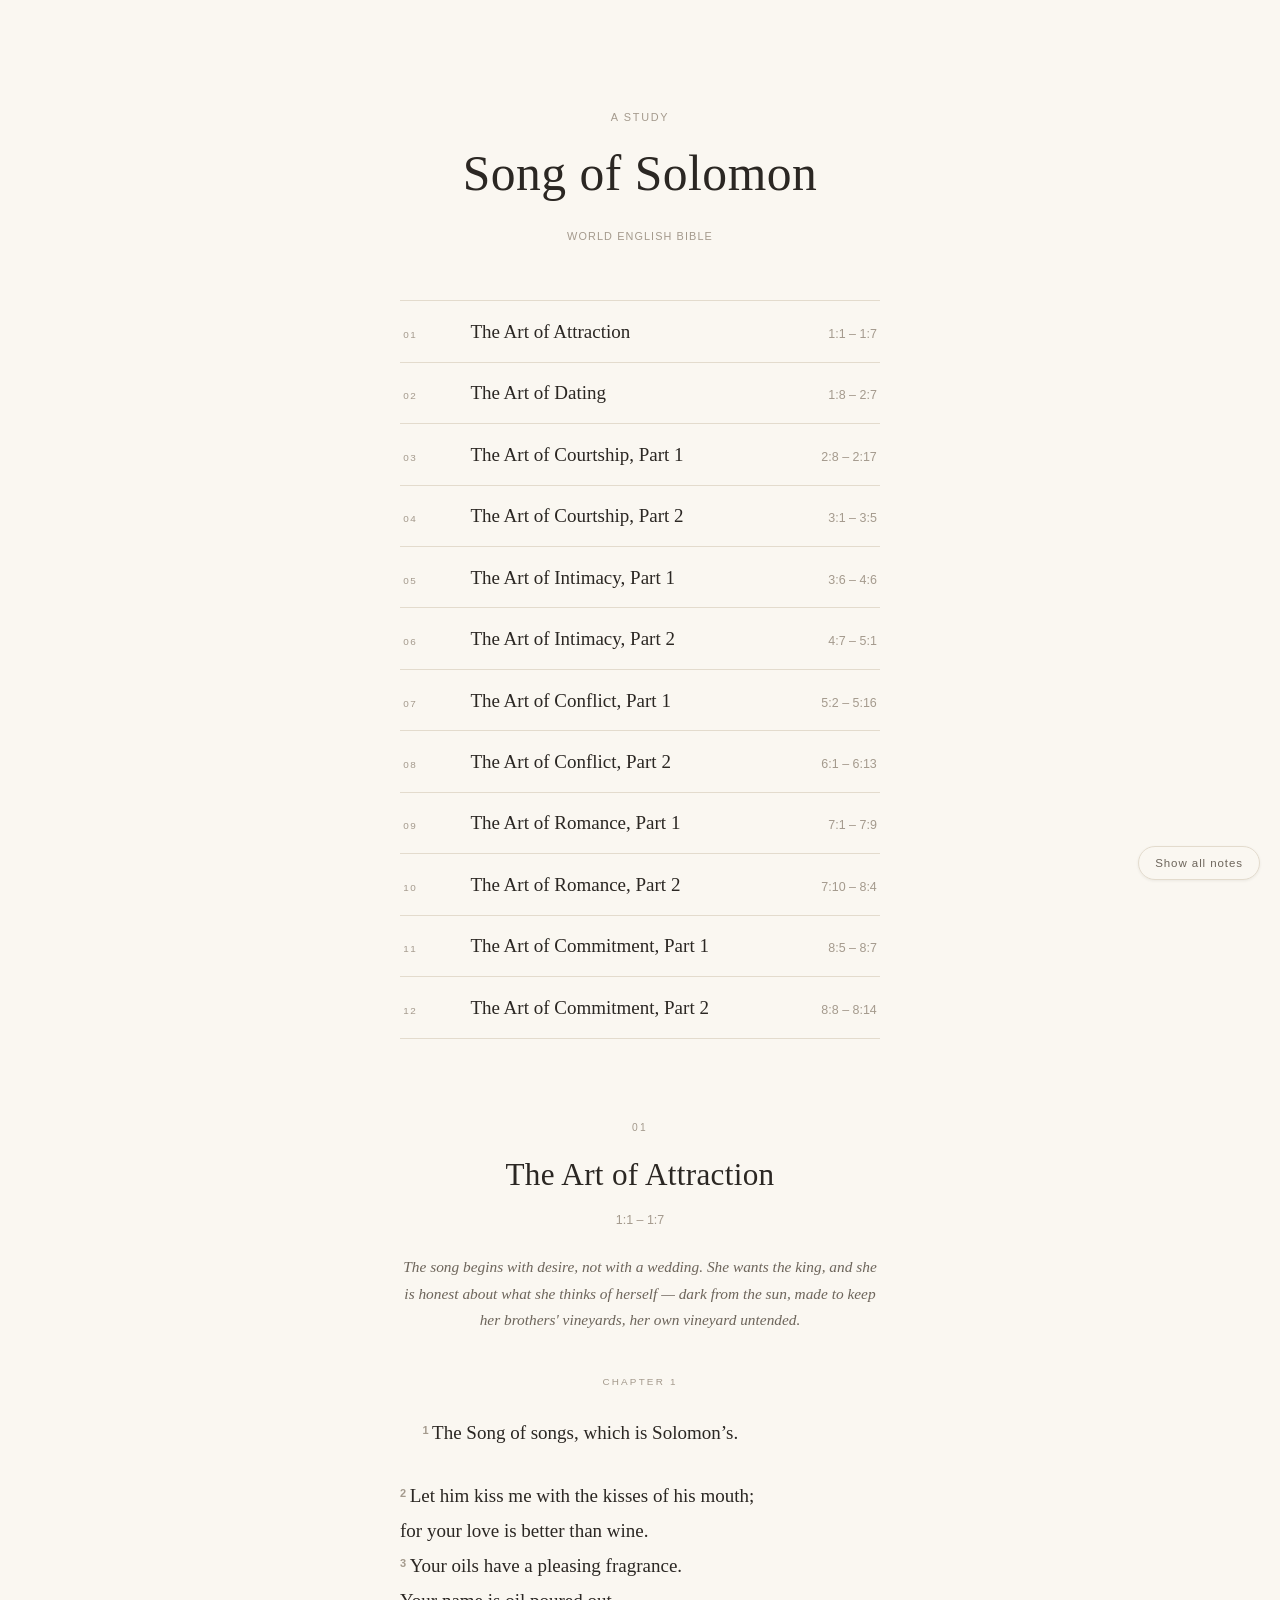
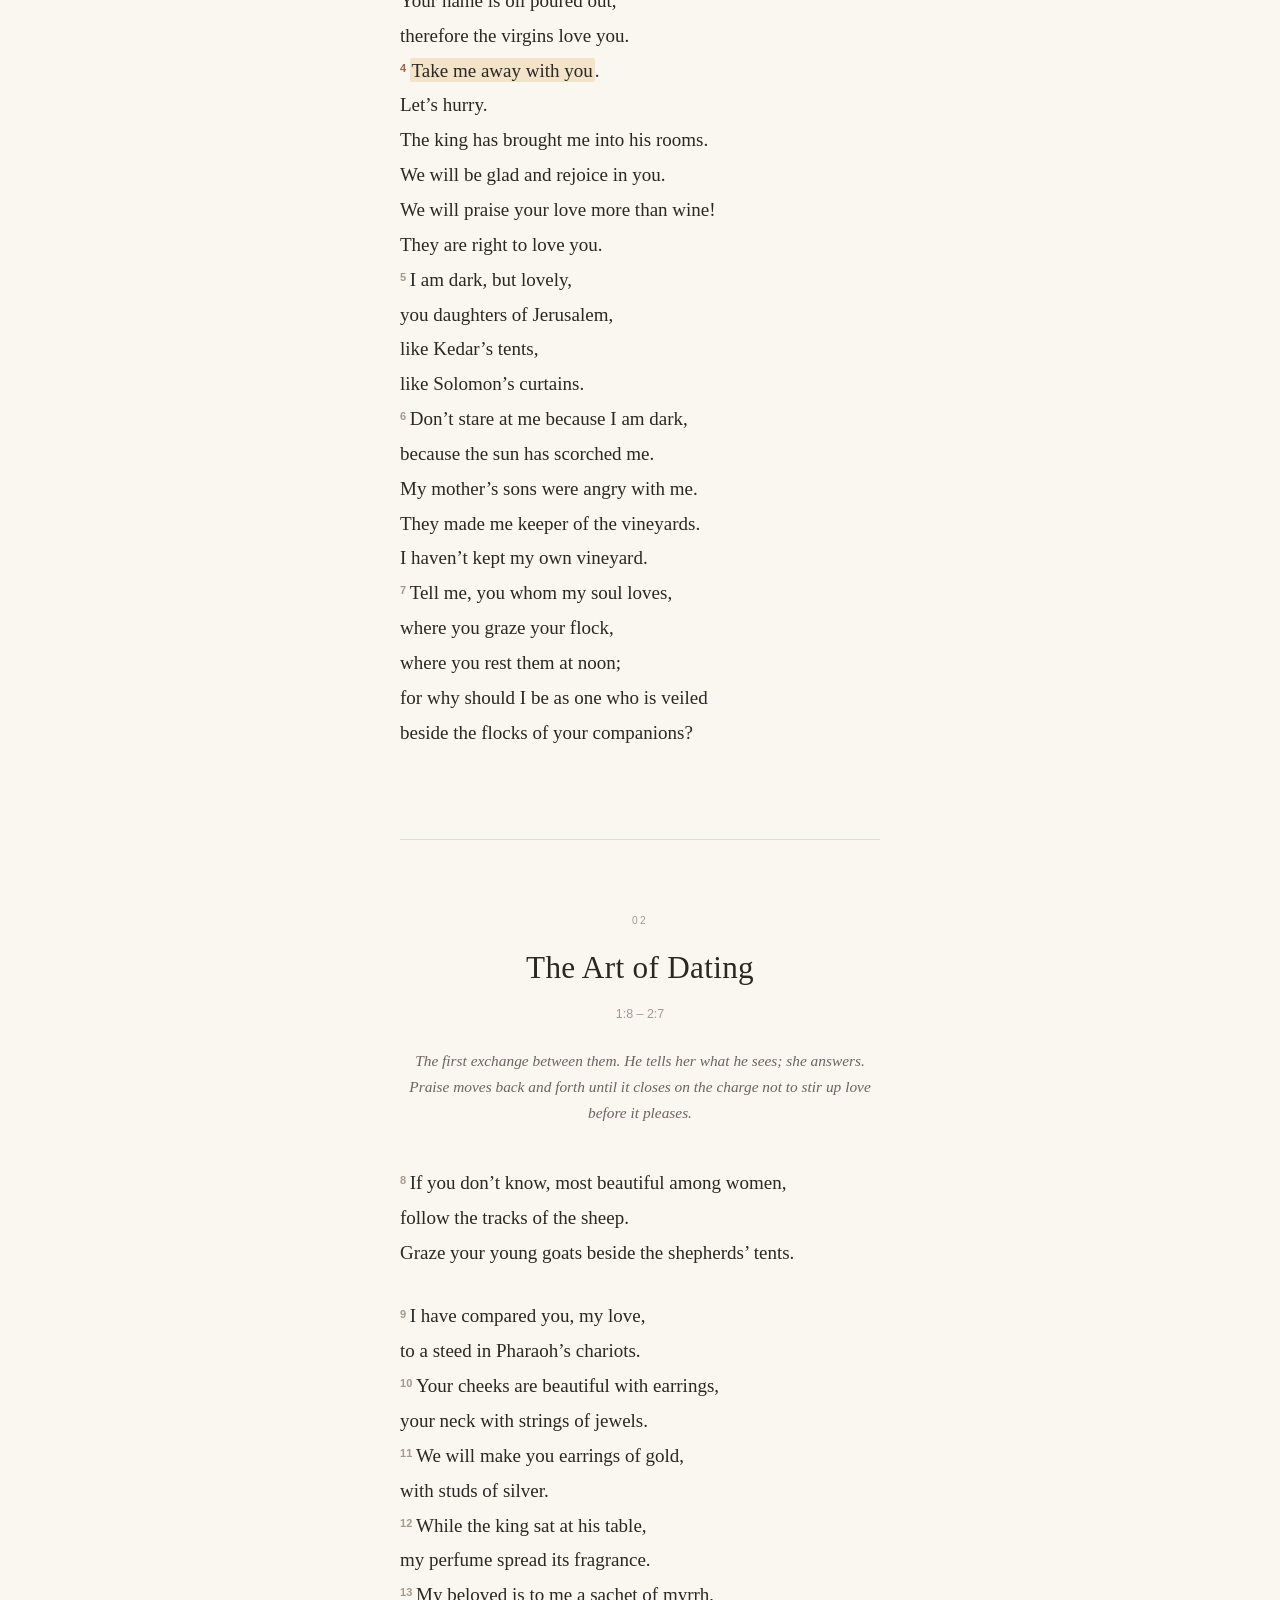
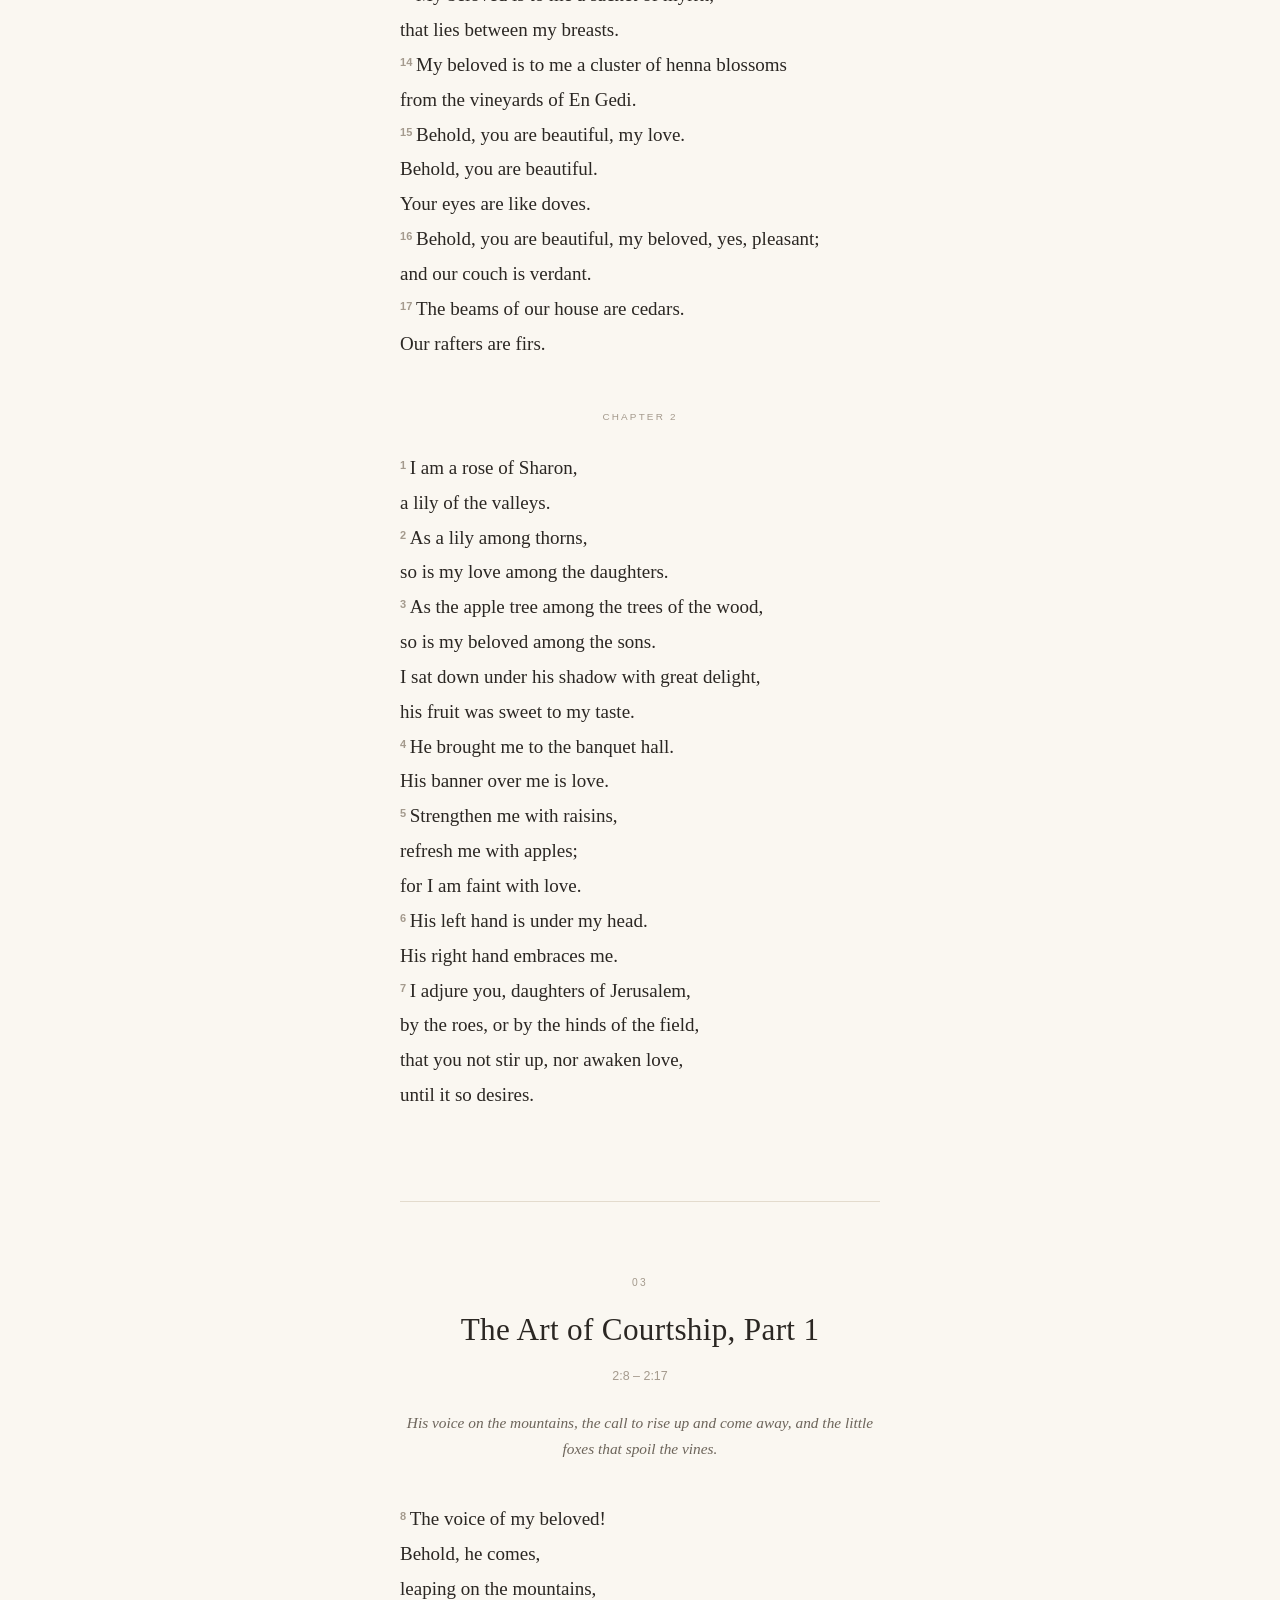
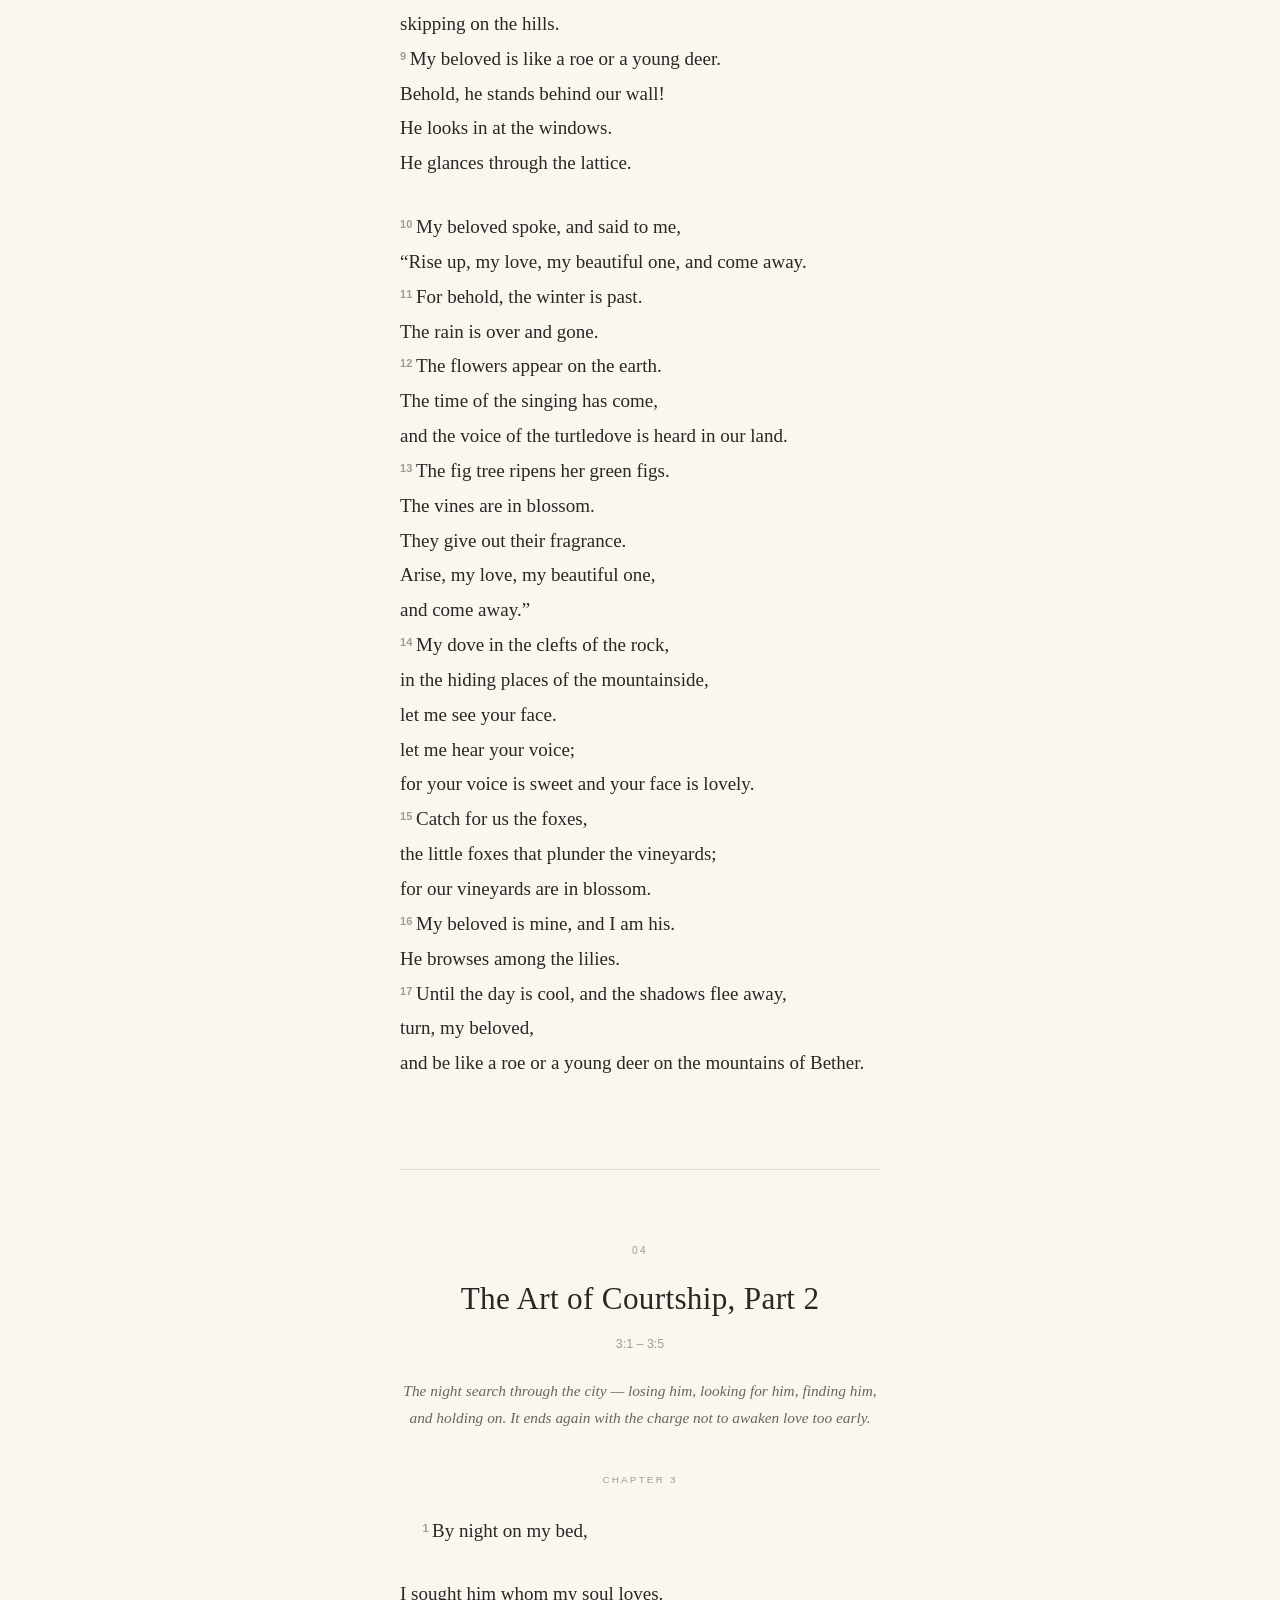
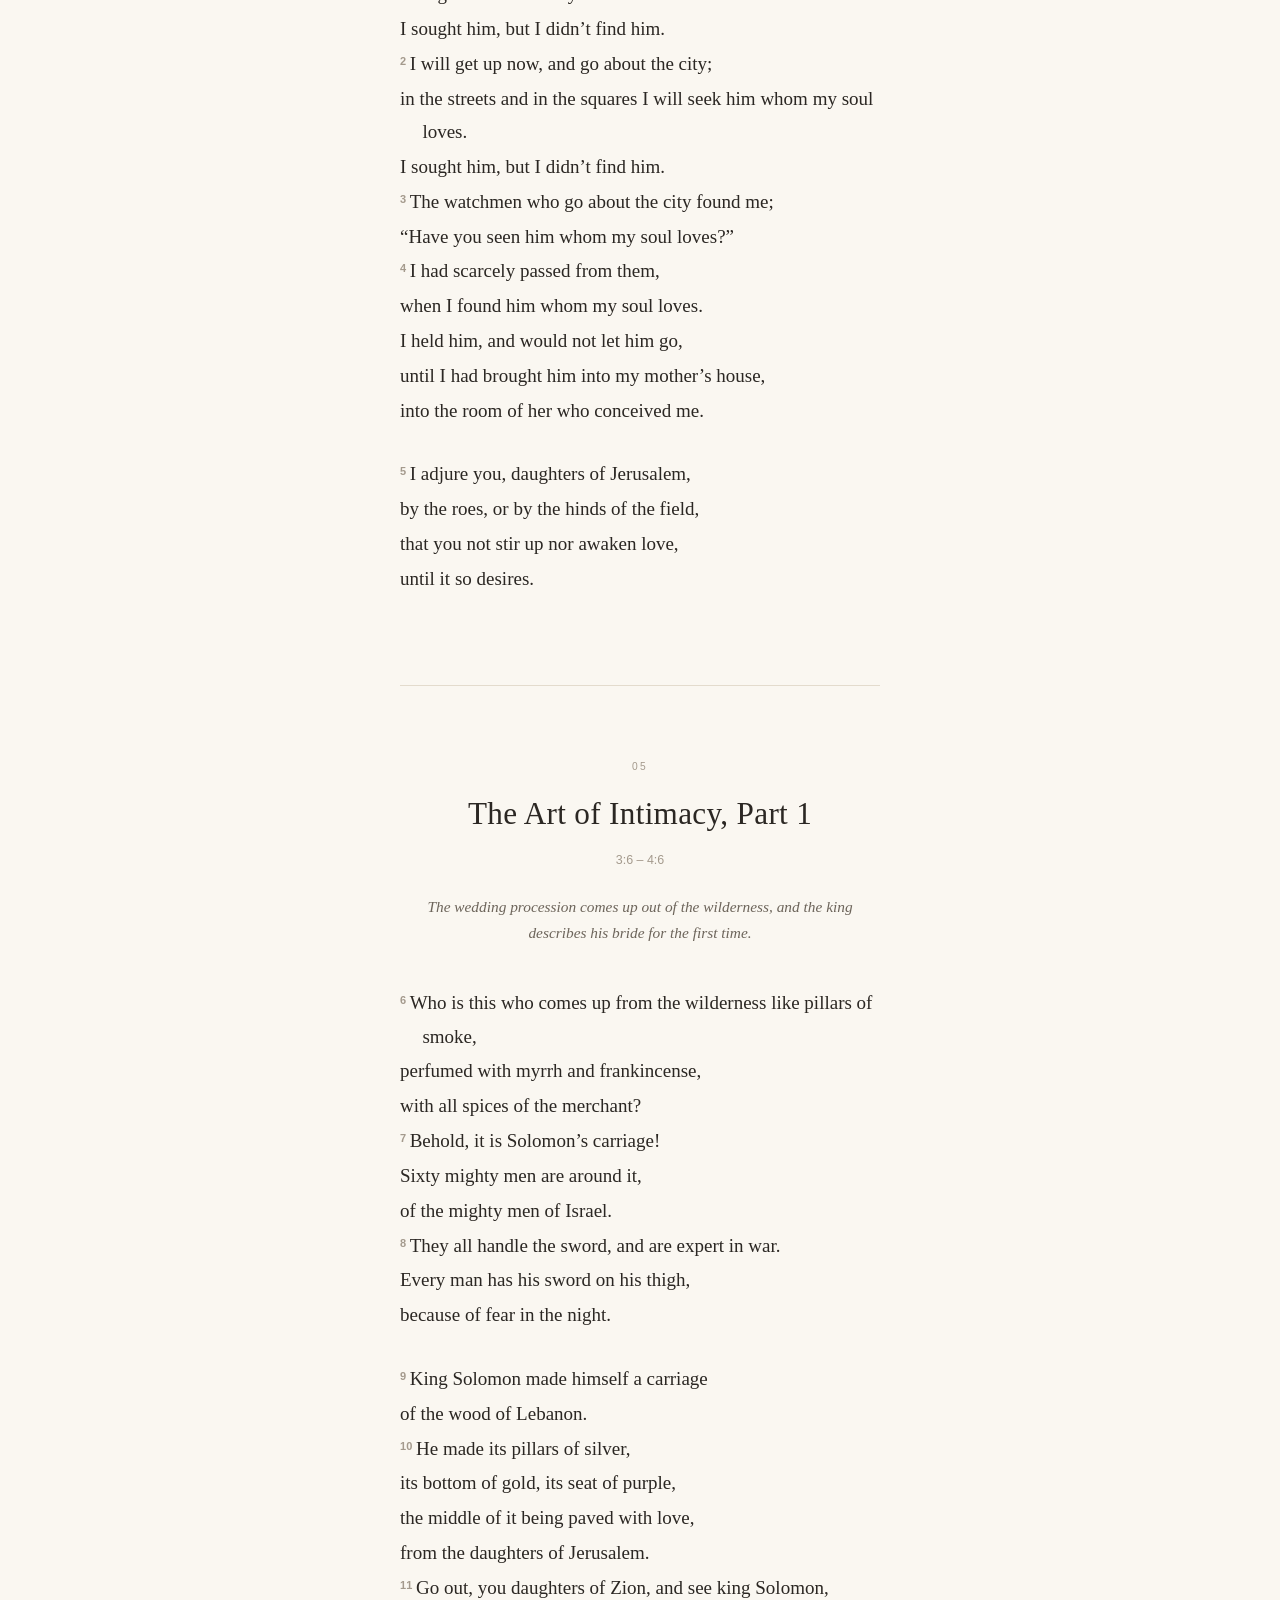
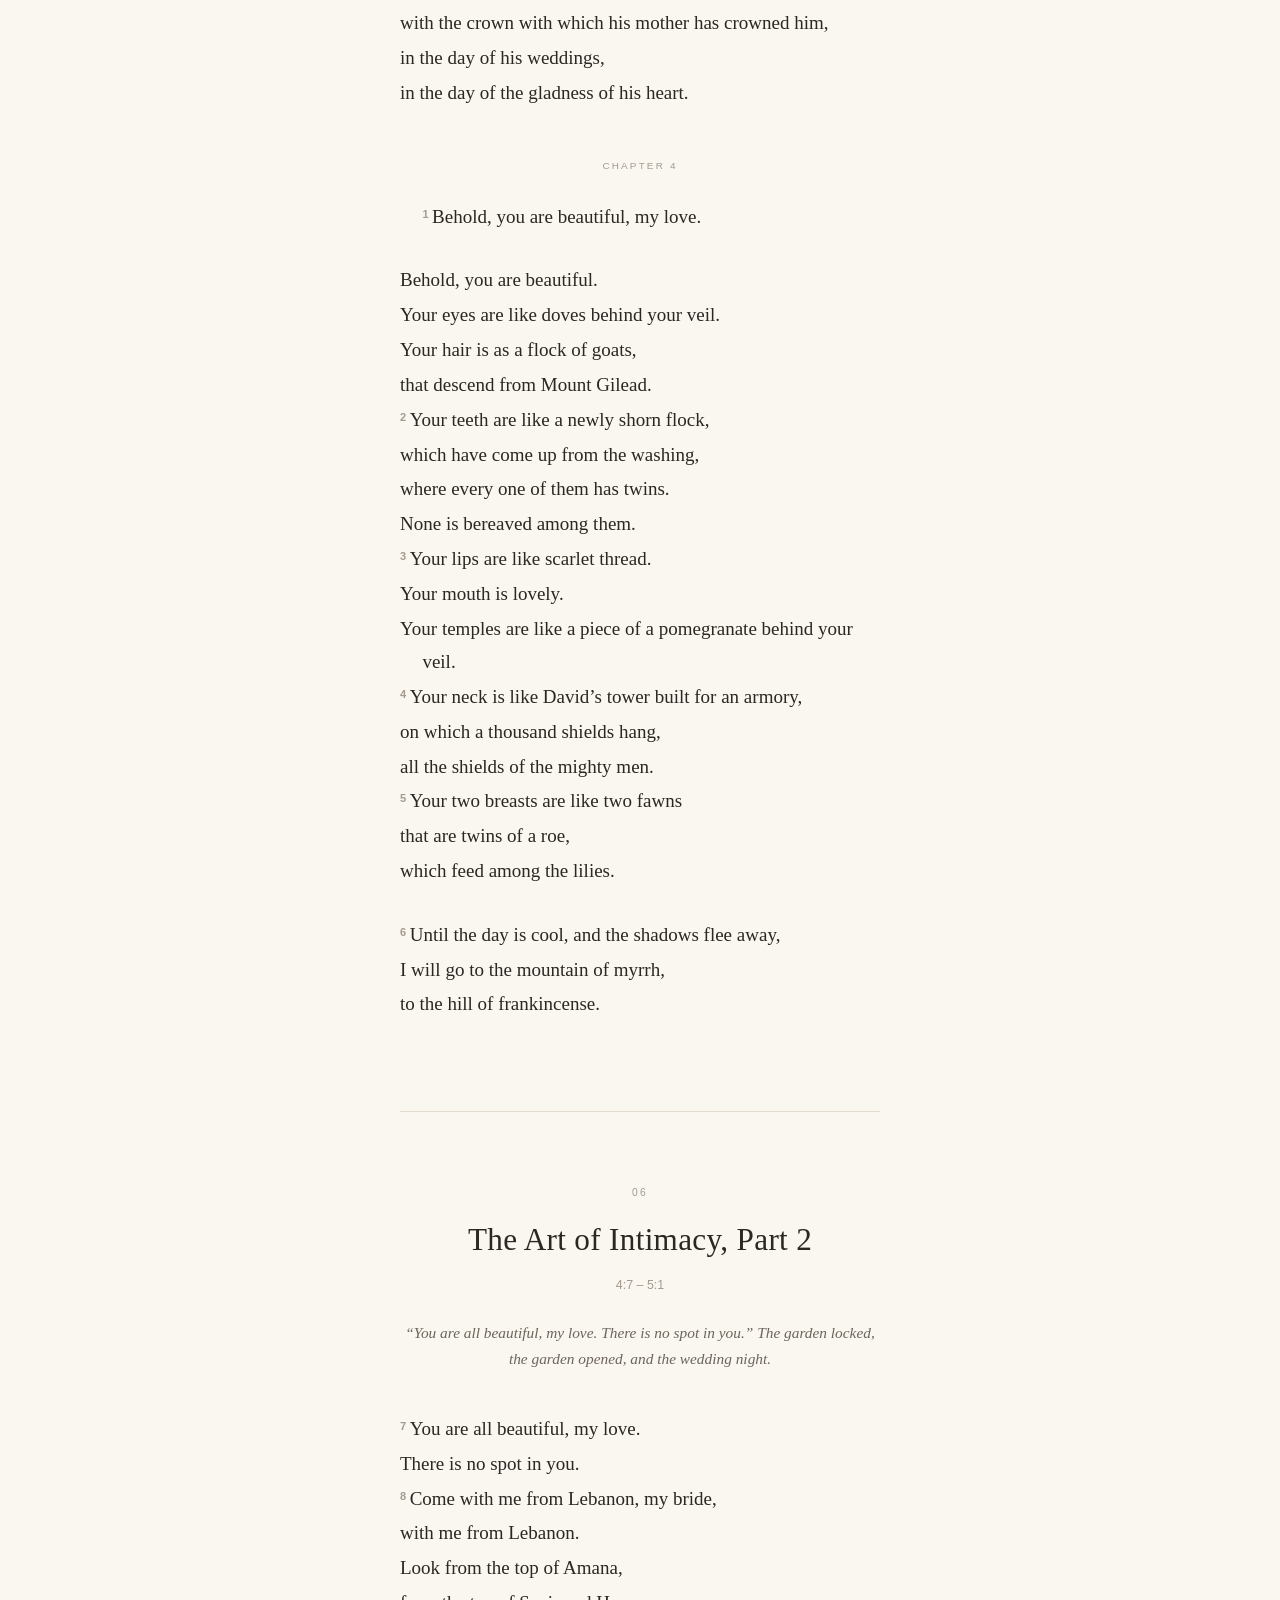
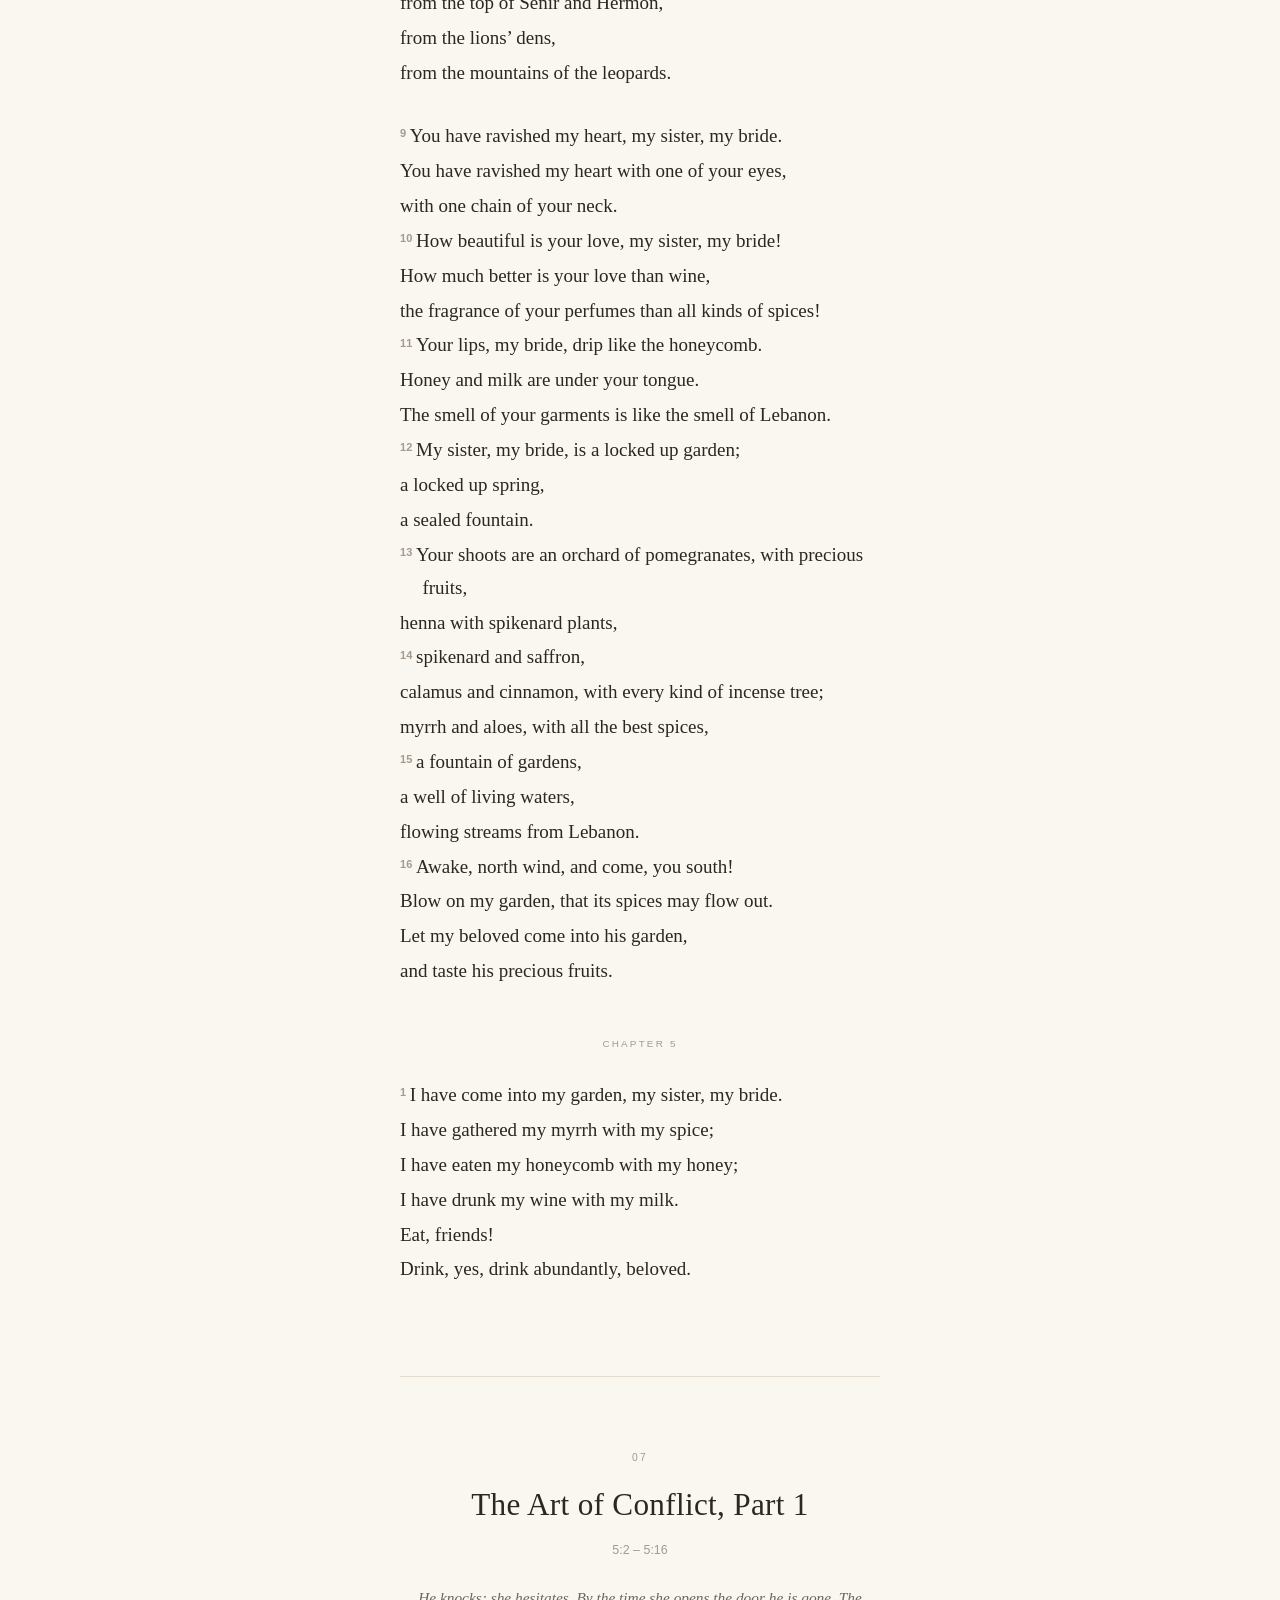
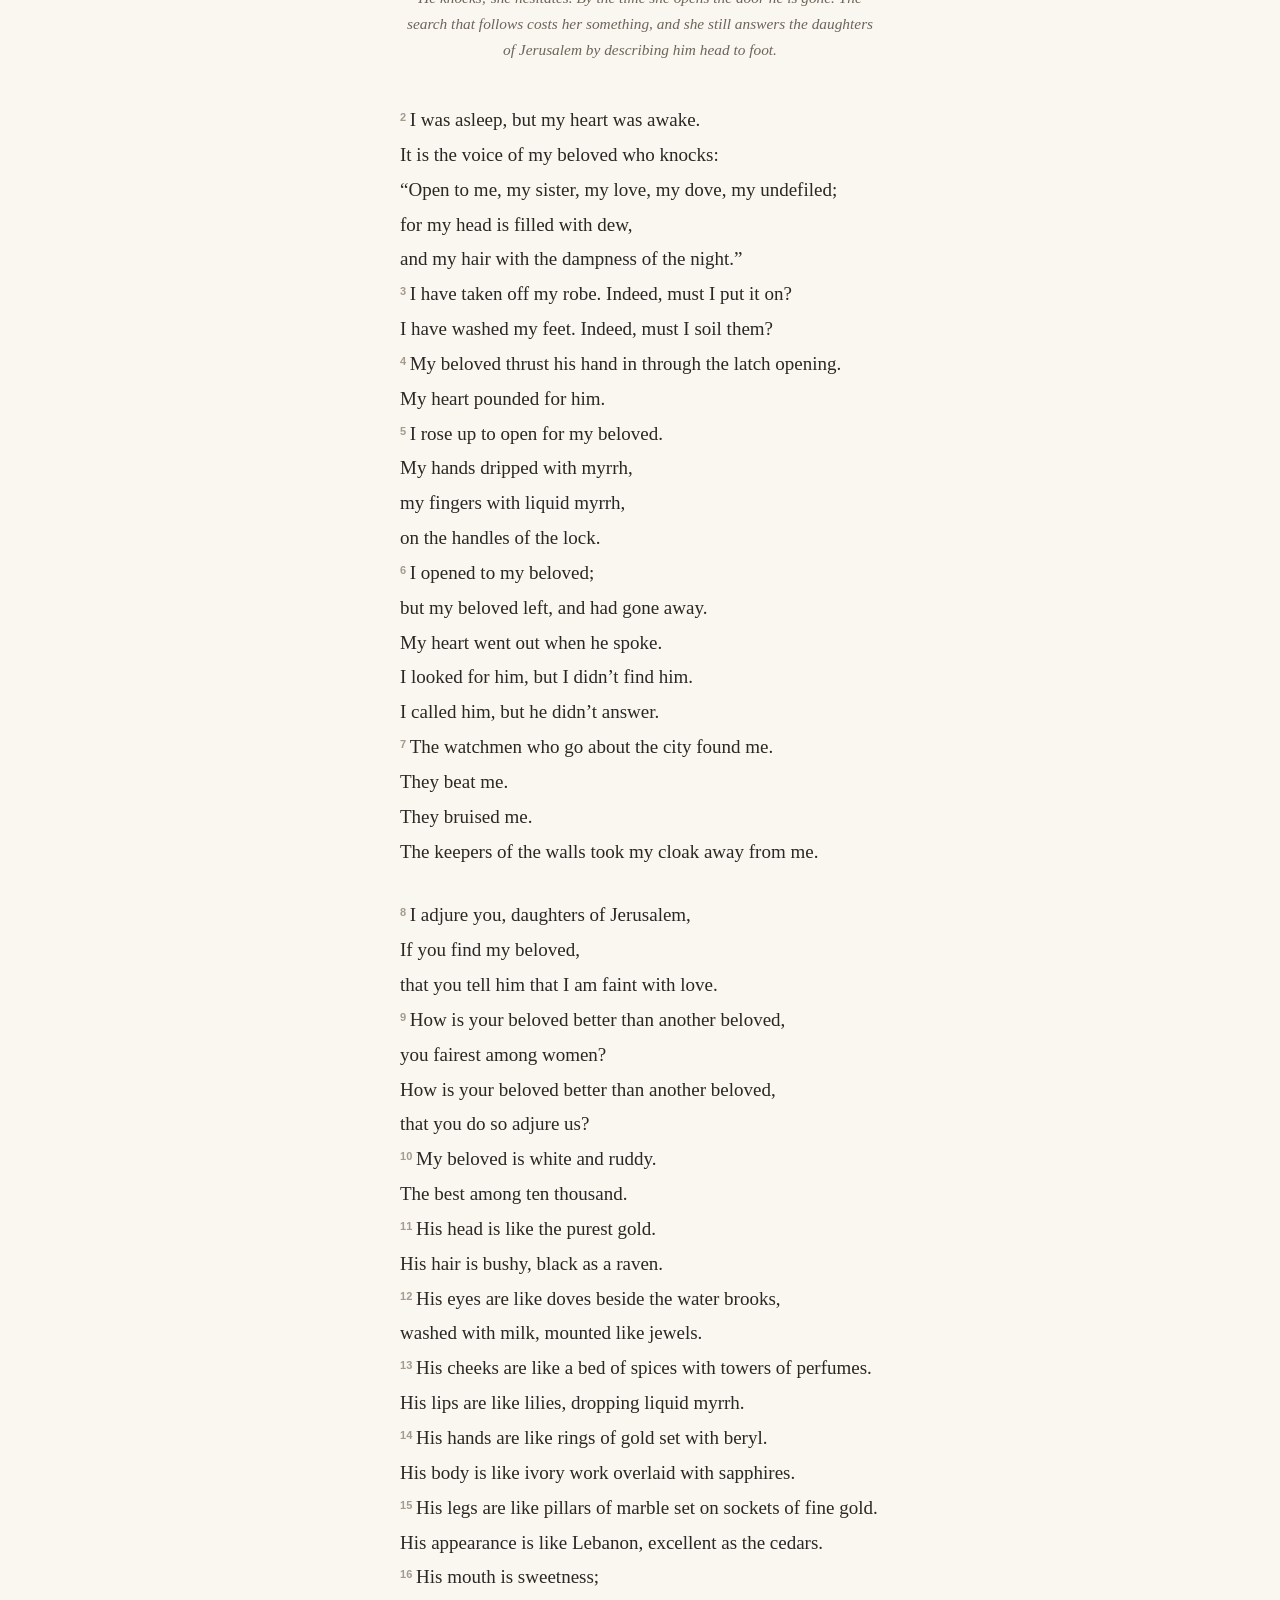
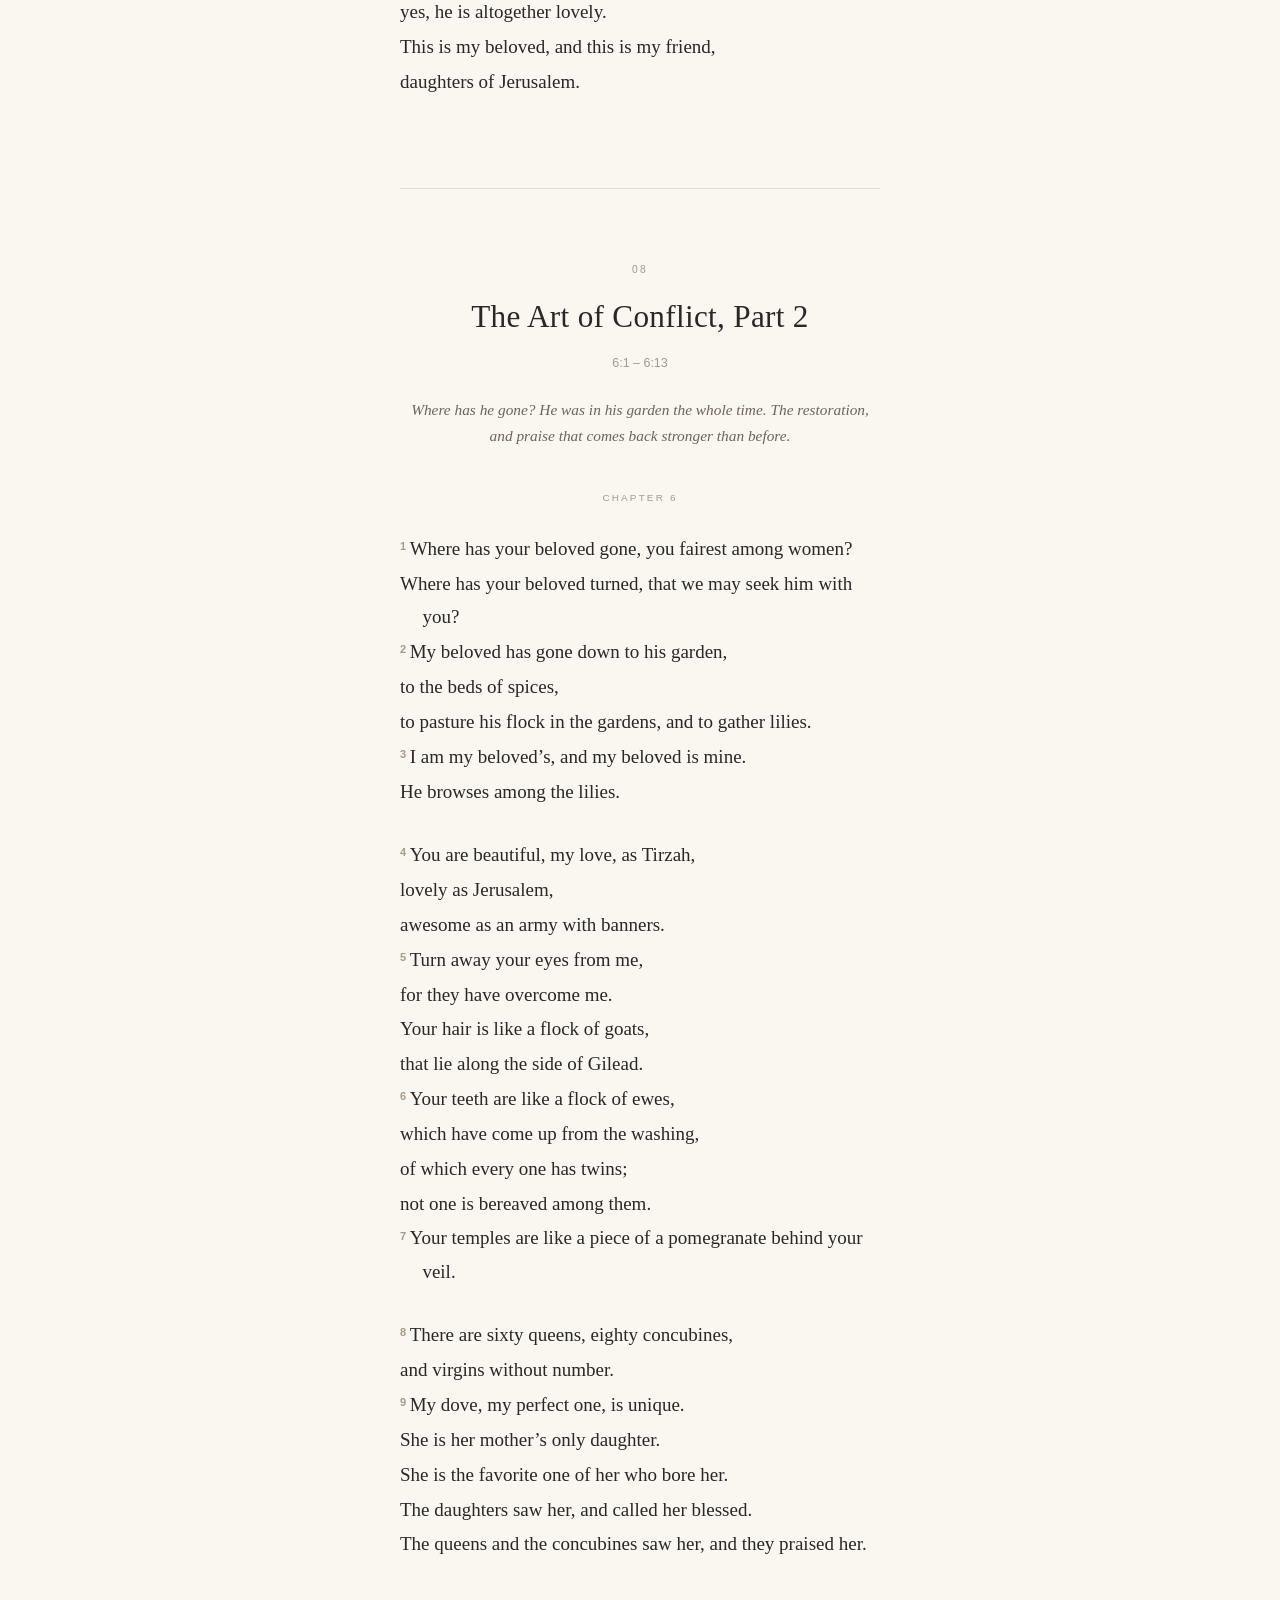
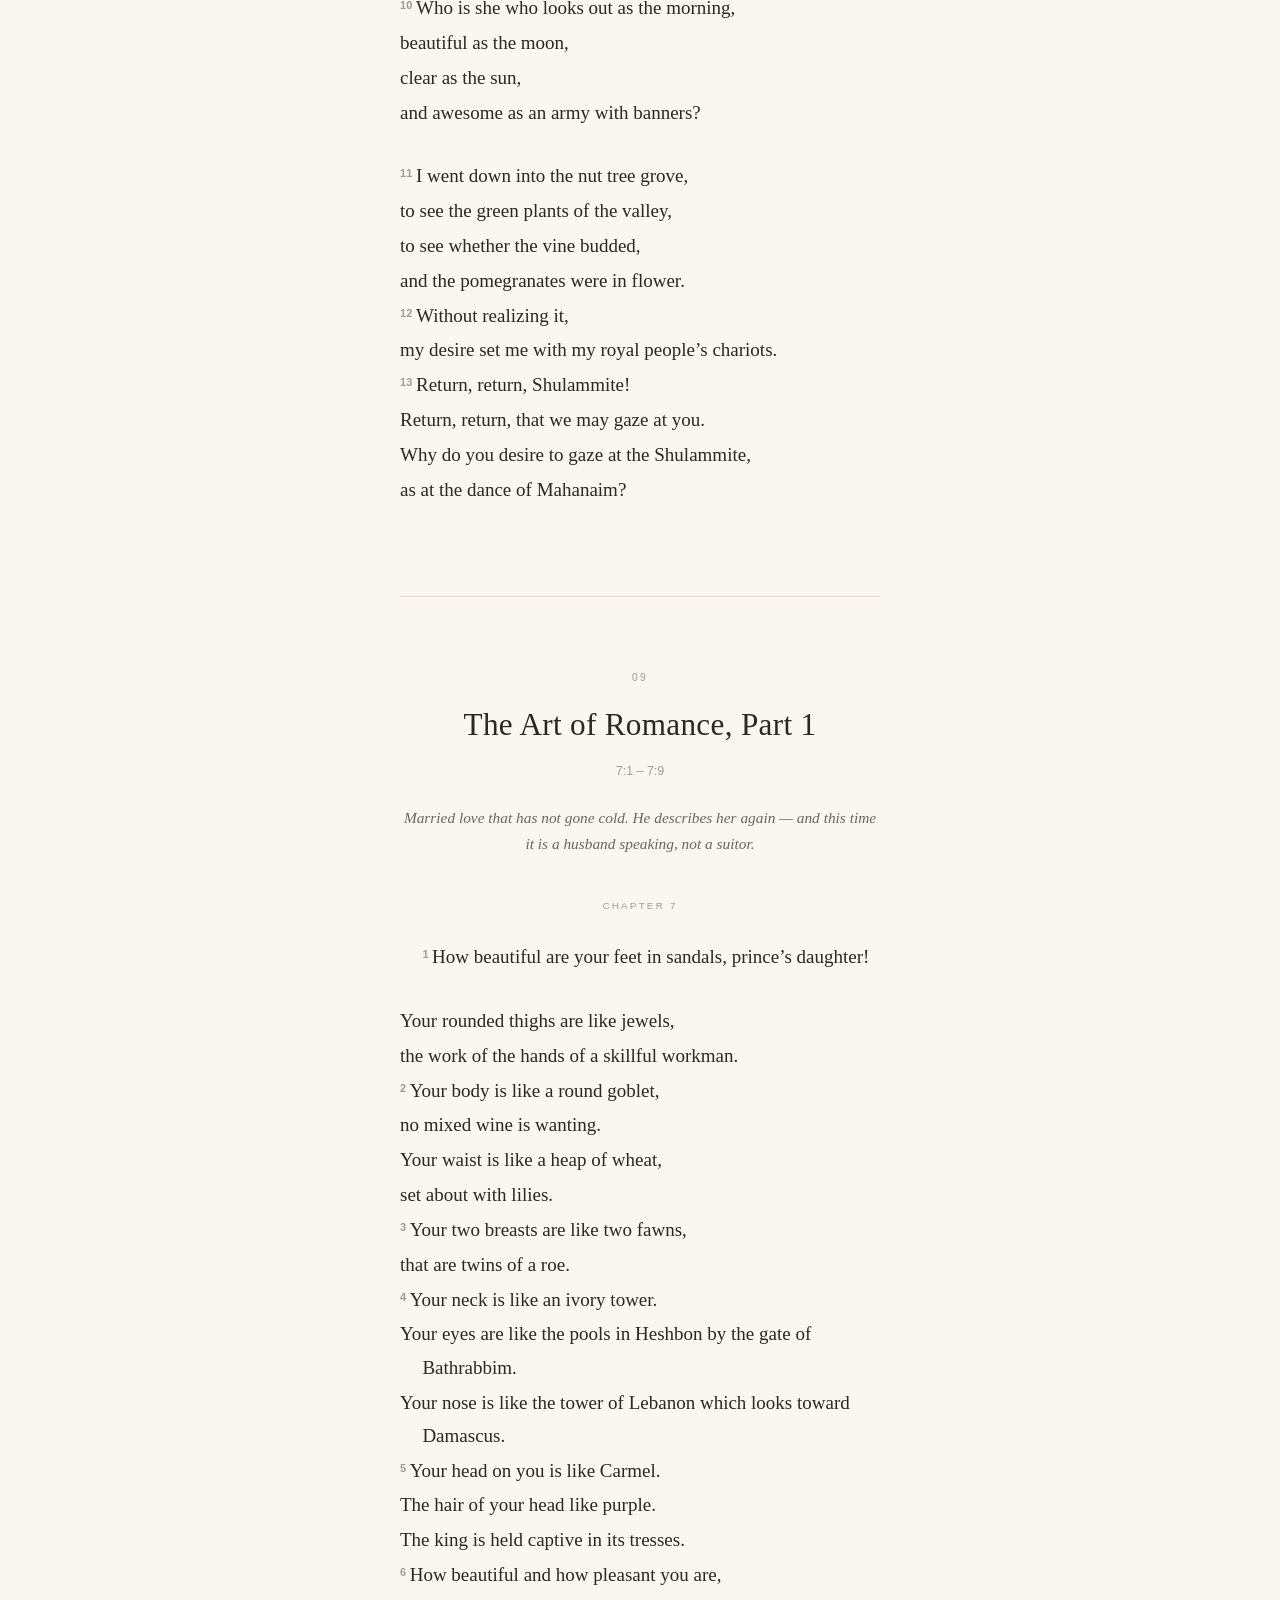
==== index.html @ 6e29a062 "Song of Solomon study page" ====
<!DOCTYPE html>
<html lang="en">
  <head>
    <meta charset="utf-8" />
    <meta name="viewport" content="width=device-width, initial-scale=1" />
    <title>Song of Solomon — A Study</title>
    <meta
      name="description"
      content="The Song of Solomon in full, divided into sections, with teaching notes from the video series."
    />
    <link rel="stylesheet" href="assets/style.css" />
  </head>
  <body>
    <header class="masthead">
      <p class="kicker">A Study</p>
      <h1>Song of Solomon</h1>
      <p class="credit">World English Bible</p>
    </header>

    <nav class="contents" aria-label="Sections">
      <ol id="contents-list"></ol>
    </nav>

    <main class="scripture" id="scripture"></main>

    <footer class="colophon">
      <p>
        Following Tommy Nelson’s twelve-part study of the Song of Solomon.
      </p>
      <p>
        Scripture from the World English Bible, which is in the public domain.
      </p>
    </footer>

    <button class="notes-toggle" id="notes-toggle" type="button">
      Show all notes
    </button>

    <script src="data/scripture.js"></script>
    <script src="data/study.js"></script>
    <script src="assets/app.js"></script>
  </body>
</html>
---- assets/style.css ----
/* Song of Solomon — a reading page.
   The scripture is the page. Everything else stays out of its way. */

:root {
  --paper: #faf7f1;
  --paper-sunk: #f4efe6;
  --ink: #2b2723;
  --ink-soft: #6d655b;
  --ink-faint: #a49a8d;
  --rule: #e3dbcd;
  --accent: #a3653f;
  --highlight: #f2e3c9;
  --highlight-strong: #ecd7ae;
  --measure: 33rem;
  --serif: "Iowan Old Style", "Palatino Linotype", Palatino, "Book Antiqua",
    Georgia, "Times New Roman", serif;
  --sans: ui-sans-serif, -apple-system, "Segoe UI", Roboto, Helvetica, Arial,
    sans-serif;
}

* {
  box-sizing: border-box;
}

html {
  -webkit-text-size-adjust: 100%;
}

body {
  margin: 0;
  background: var(--paper);
  color: var(--ink);
  font-family: var(--serif);
  font-size: 19px;
  line-height: 1.75;
  text-rendering: optimizeLegibility;
  -webkit-font-smoothing: antialiased;
}

/* ---------------------------------------------------------------- masthead */

.masthead {
  padding: clamp(3.5rem, 12vh, 7rem) 1.5rem clamp(2rem, 6vh, 3.5rem);
  text-align: center;
}

.masthead h1 {
  margin: 0;
  font-size: clamp(2.1rem, 6vw, 3.1rem);
  font-weight: 400;
  letter-spacing: 0.01em;
  line-height: 1.15;
}

.masthead .kicker,
.masthead .credit {
  font-family: var(--sans);
  color: var(--ink-faint);
  letter-spacing: 0.16em;
  text-transform: uppercase;
  font-size: 0.68rem;
}

.masthead .kicker {
  margin: 0 0 1.1rem;
}

.masthead .credit {
  margin: 1.6rem 0 0;
  letter-spacing: 0.1em;
}

/* ------------------------------------------------------------------ contents */

.contents {
  max-width: var(--measure);
  margin: 0 auto;
  padding: 0 1.5rem clamp(3rem, 9vh, 5rem);
}

.contents ol {
  list-style: none;
  margin: 0;
  padding: 0;
  border-top: 1px solid var(--rule);
}

.contents li {
  border-bottom: 1px solid var(--rule);
}

.contents a {
  display: flex;
  gap: 1rem;
  align-items: baseline;
  padding: 0.85rem 0.2rem;
  color: inherit;
  text-decoration: none;
  transition: color 0.15s ease;
}

.contents a:hover,
.contents a:focus-visible {
  color: var(--accent);
}

.contents .num {
  font-family: var(--sans);
  font-size: 0.62rem;
  letter-spacing: 0.16em;
  text-transform: uppercase;
  color: var(--ink-faint);
  flex: 0 0 3.2rem;
}

.contents .name {
  flex: 1;
}

.contents .ref {
  font-family: var(--sans);
  font-size: 0.78rem;
  color: var(--ink-faint);
  font-variant-numeric: tabular-nums;
}

/* --------------------------------------------------------------------- text */

.scripture {
  max-width: var(--measure);
  margin: 0 auto;
  padding: 0 1.5rem clamp(5rem, 18vh, 10rem);
}

/* Section opener */

.section-head {
  margin: clamp(3.5rem, 10vh, 6rem) 0 2.5rem;
  padding-top: clamp(3rem, 8vh, 4.5rem);
  border-top: 1px solid var(--rule);
  text-align: center;
}

.scripture > .section-head:first-child {
  border-top: 0;
  margin-top: 0;
  padding-top: 0;
}

.section-head .num {
  font-family: var(--sans);
  font-size: 0.64rem;
  letter-spacing: 0.22em;
  text-transform: uppercase;
  color: var(--ink-faint);
}

.section-head h2 {
  margin: 0.7rem 0 0;
  font-size: clamp(1.5rem, 4.5vw, 1.95rem);
  font-weight: 400;
  letter-spacing: 0.01em;
}

.section-head .ref {
  margin: 0.5rem 0 0;
  font-family: var(--sans);
  font-size: 0.78rem;
  color: var(--ink-faint);
  font-variant-numeric: tabular-nums;
}

.section-head .summary {
  margin: 1.4rem 0 0;
  font-size: 0.96rem;
  line-height: 1.7;
  color: var(--ink-soft);
  font-style: italic;
}

/* The episode's main points, sitting under the section opener */

.main-points {
  margin: 2rem 0 0;
  padding: 1.4rem 1.5rem;
  background: var(--paper-sunk);
  border-left: 2px solid var(--accent);
  text-align: left;
}

.main-points h3 {
  margin: 0 0 0.9rem;
  font-family: var(--sans);
  font-size: 0.64rem;
  font-weight: 600;
  letter-spacing: 0.18em;
  text-transform: uppercase;
  color: var(--accent);
}

.main-points ul {
  margin: 0;
  padding-left: 1.1rem;
}

.main-points li {
  margin: 0 0 0.6rem;
  font-size: 0.93rem;
  line-height: 1.65;
  color: var(--ink-soft);
}

.main-points li:last-child {
  margin-bottom: 0;
}

.main-points .watch {
  display: inline-block;
  margin-top: 1rem;
  font-family: var(--sans);
  font-size: 0.75rem;
  letter-spacing: 0.04em;
  color: var(--accent);
}

/* Chapter marker */

.chapter-mark {
  margin: 3rem 0 1.6rem;
  text-align: center;
  font-family: var(--sans);
  font-size: 0.62rem;
  letter-spacing: 0.22em;
  text-transform: uppercase;
  color: var(--ink-faint);
}

.section-head + .chapter-mark {
  margin-top: 2.5rem;
}

/* Verses */

.block {
  margin: 0 0 1.9rem;
}

.block.prose .line {
  text-indent: 0;
}

.line {
  margin: 0;
  /* poetry: wrapped lines hang inward so the line structure still reads */
  padding-left: 1.4rem;
  text-indent: -1.4rem;
}

.line + .line {
  margin-top: 0.1rem;
}

.vnum {
  font-family: var(--sans);
  font-size: 0.58em;
  font-weight: 600;
  letter-spacing: 0.02em;
  color: var(--ink-faint);
  vertical-align: 0.45em;
  margin-right: 0.3em;
  font-variant-numeric: tabular-nums;
  user-select: none;
}

/* A verse carrying a note */

.verse.has-note {
  cursor: pointer;
}

.verse.has-note .vnum {
  color: var(--accent);
}

mark {
  background: var(--highlight);
  color: inherit;
  padding: 0.08em 0.1em;
  border-radius: 2px;
  box-decoration-break: clone;
  -webkit-box-decoration-break: clone;
}

.verse.has-note:hover mark,
.verse.open mark {
  background: #ecd7ae;
}

/* Note panel, opening inline beneath the verse */

.note {
  margin: 1.5rem 0 1.9rem;
  padding: 1.3rem 1.5rem;
  background: var(--paper-sunk);
  border: 1px solid var(--rule);
}

.note[hidden] {
  display: none;
}

.note h4 {
  margin: 0 0 0.6rem;
  font-size: 1.02rem;
  font-weight: 400;
  letter-spacing: 0.01em;
}

.note .ref {
  font-family: var(--sans);
  font-size: 0.62rem;
  letter-spacing: 0.16em;
  text-transform: uppercase;
  color: var(--accent);
  display: block;
  margin-bottom: 0.7rem;
}

.note p {
  margin: 0 0 0.8rem;
  font-size: 0.94rem;
  line-height: 1.72;
  color: var(--ink-soft);
}

.note ul {
  margin: 0;
  padding-left: 1.1rem;
}

.note li {
  margin: 0 0 0.5rem;
  font-size: 0.91rem;
  line-height: 1.65;
  color: var(--ink-soft);
}

.note li:last-child {
  margin-bottom: 0;
}

.note .source {
  display: block;
  margin-top: 1rem;
  font-family: var(--sans);
  font-size: 0.72rem;
  color: var(--ink-faint);
}

/* ------------------------------------------------------------------ chrome */

.notes-toggle {
  position: fixed;
  right: 1.25rem;
  bottom: 1.25rem;
  z-index: 10;
  font-family: var(--sans);
  font-size: 0.72rem;
  letter-spacing: 0.08em;
  padding: 0.62rem 1rem;
  color: var(--ink-soft);
  background: var(--paper);
  border: 1px solid var(--rule);
  border-radius: 999px;
  cursor: pointer;
  box-shadow: 0 1px 3px rgba(43, 39, 35, 0.07);
}

.notes-toggle:hover {
  color: var(--accent);
  border-color: var(--accent);
}

.colophon {
  max-width: var(--measure);
  margin: 0 auto;
  padding: 2.5rem 1.5rem 4rem;
  border-top: 1px solid var(--rule);
  font-family: var(--sans);
  font-size: 0.72rem;
  line-height: 1.7;
  color: var(--ink-faint);
  text-align: center;
}

/* --------------------------------------------------------------- responsive */

@media (max-width: 33rem) {
  body {
    font-size: 18px;
  }
  .notes-toggle {
    right: 0.75rem;
    bottom: 0.75rem;
  }
}

@media print {
  .notes-toggle,
  .contents {
    display: none;
  }
  body {
    background: #fff;
  }
  .note {
    break-inside: avoid;
  }
}
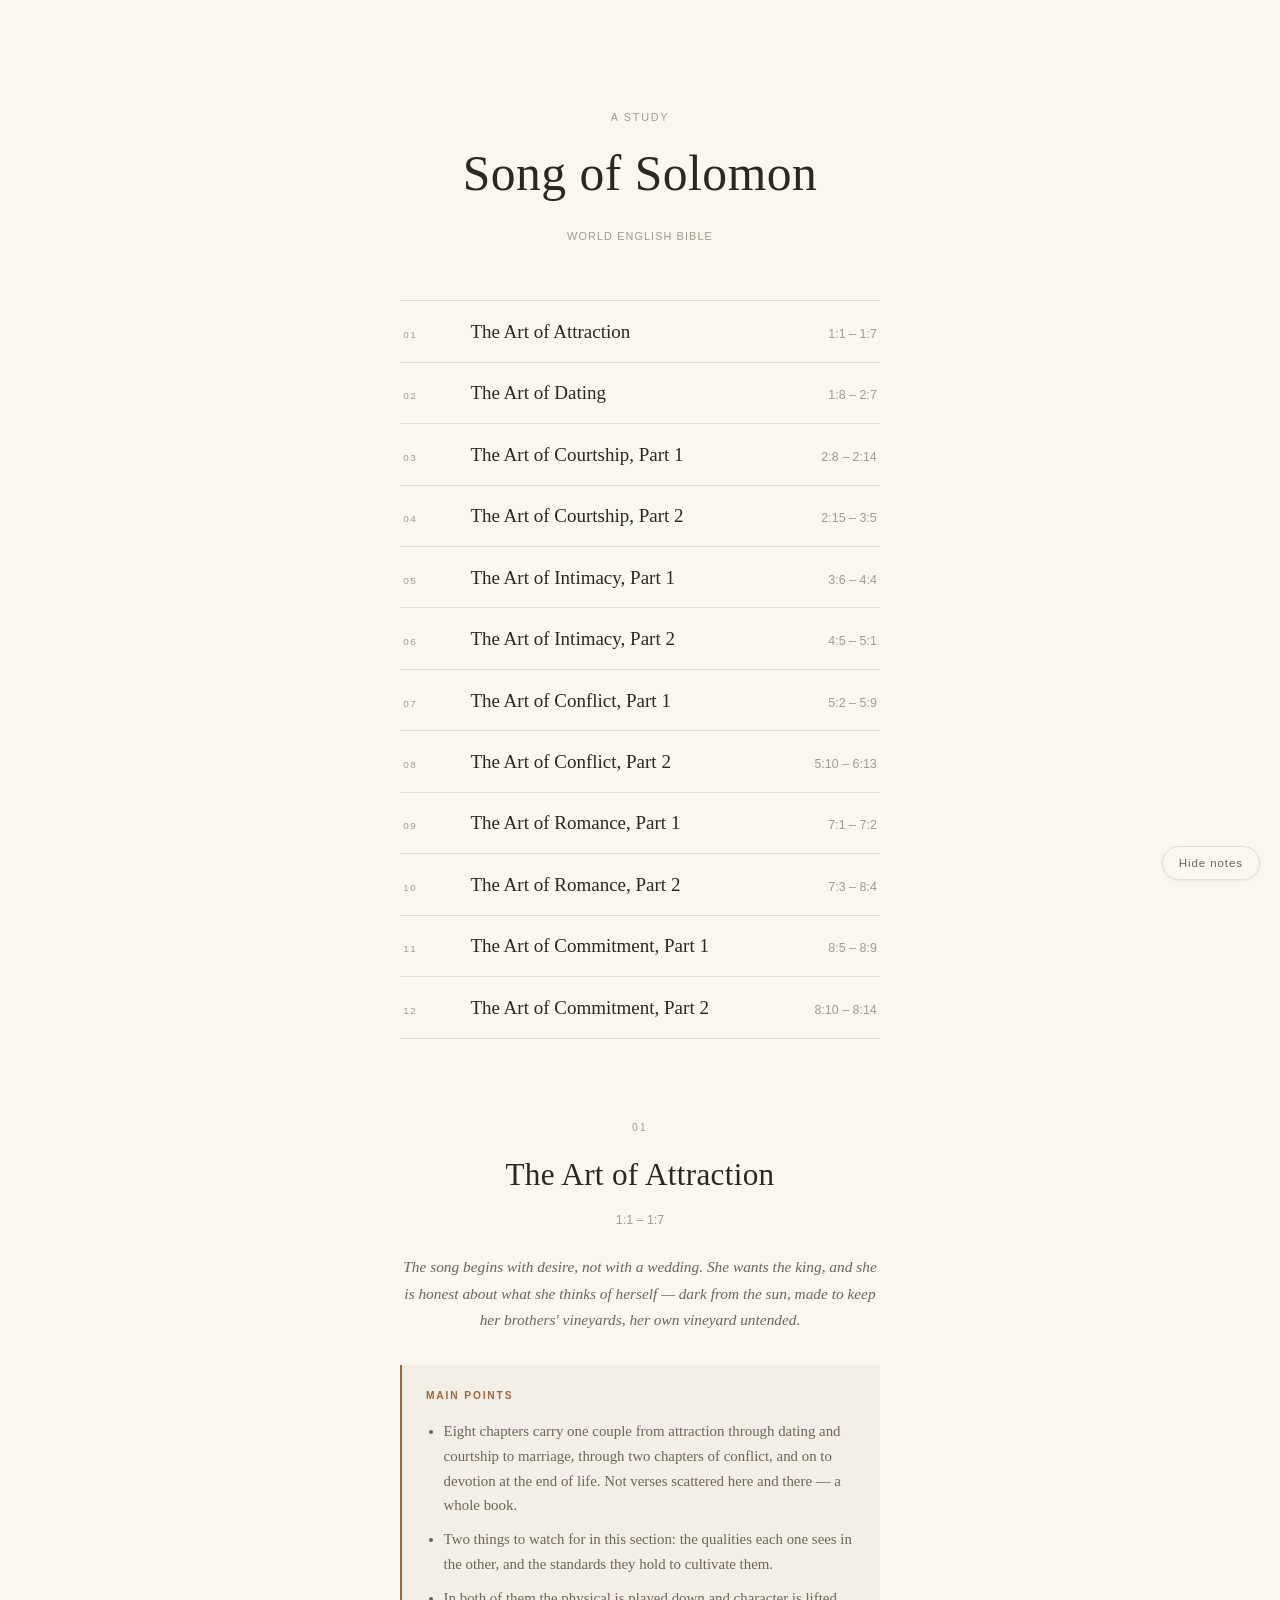
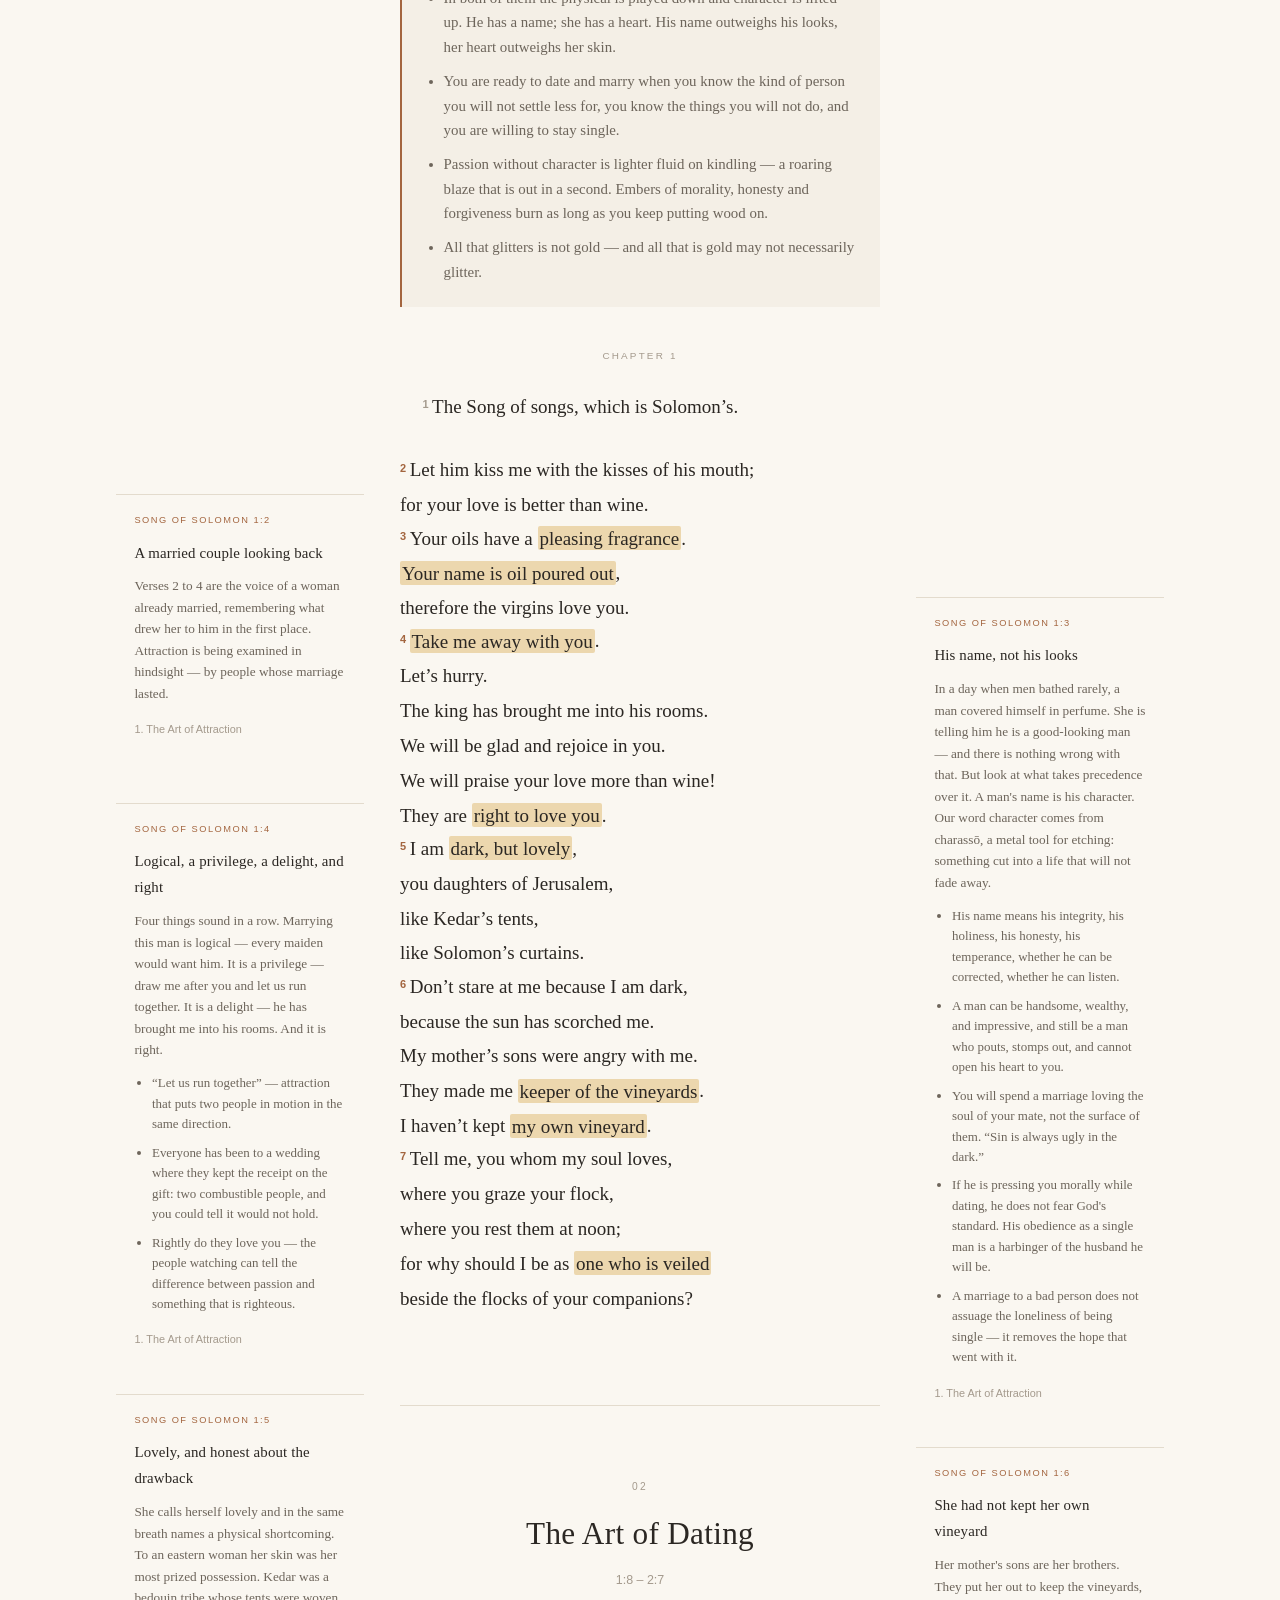
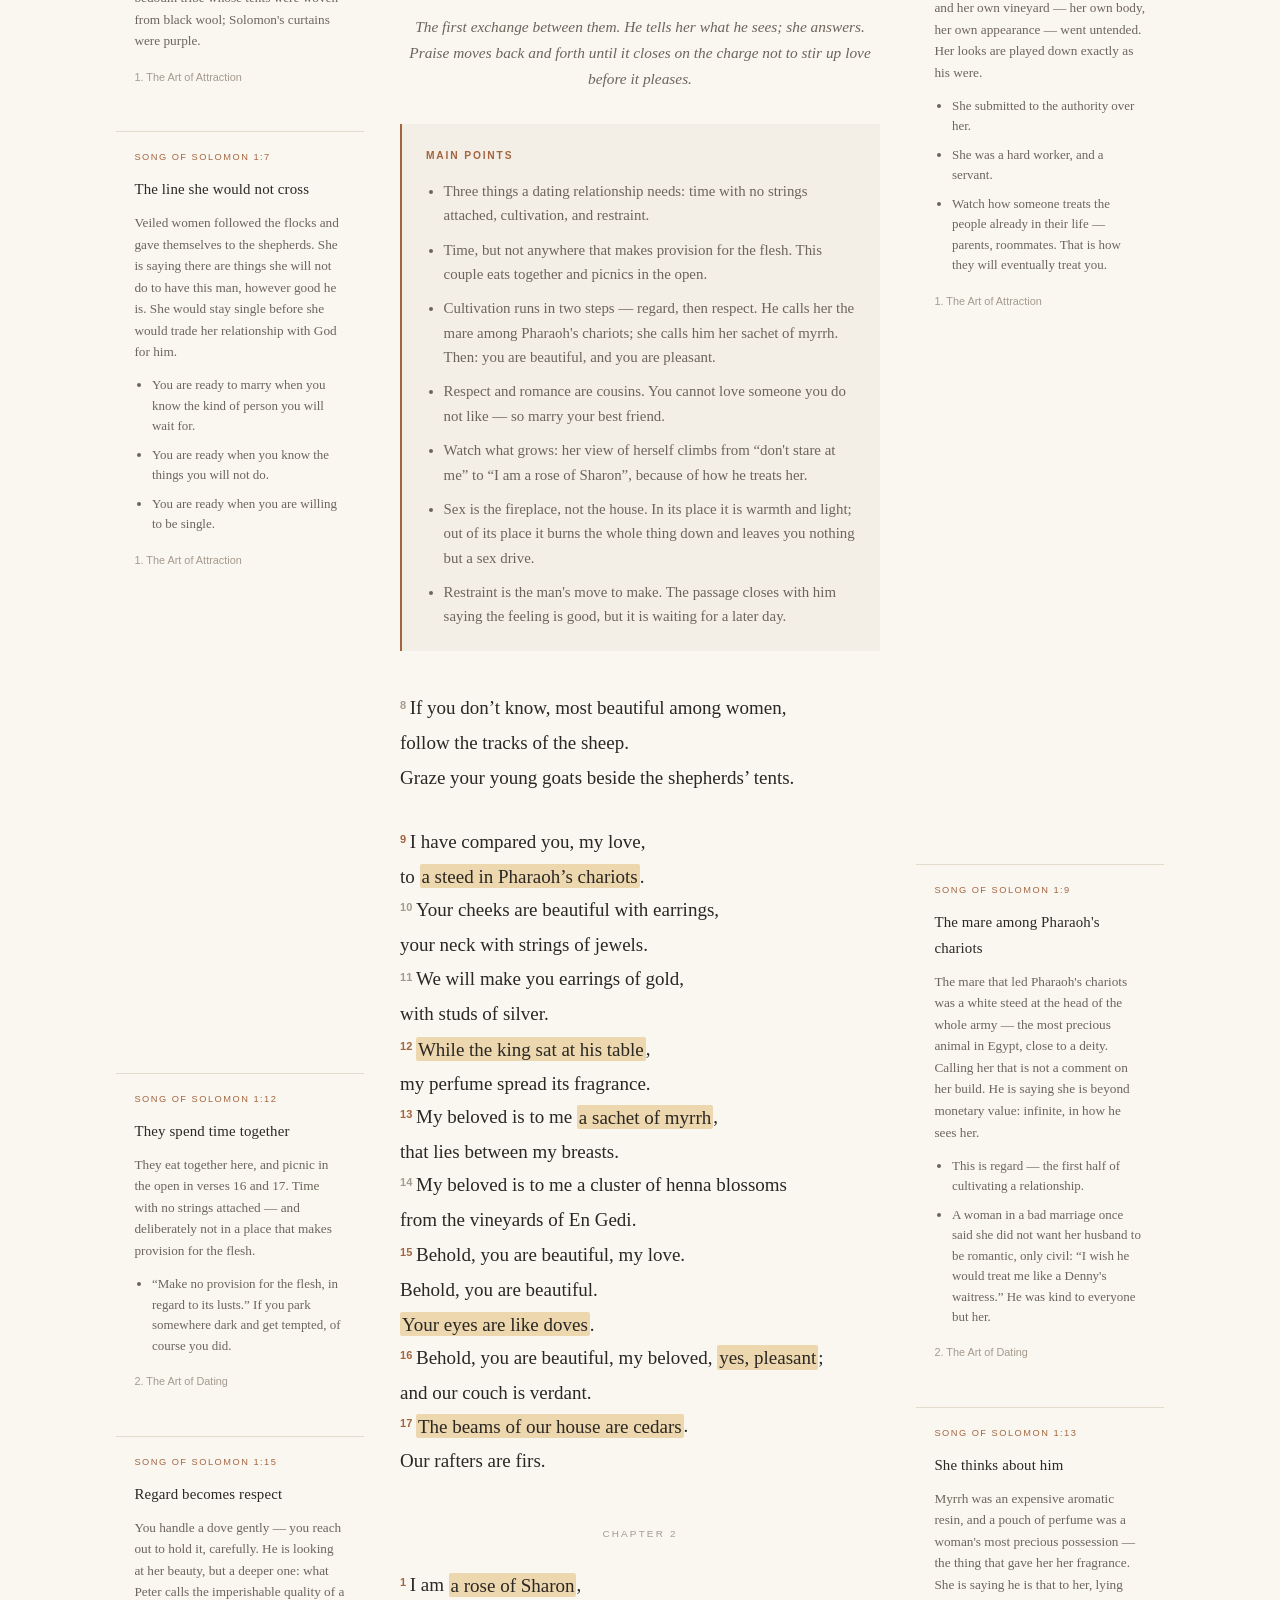
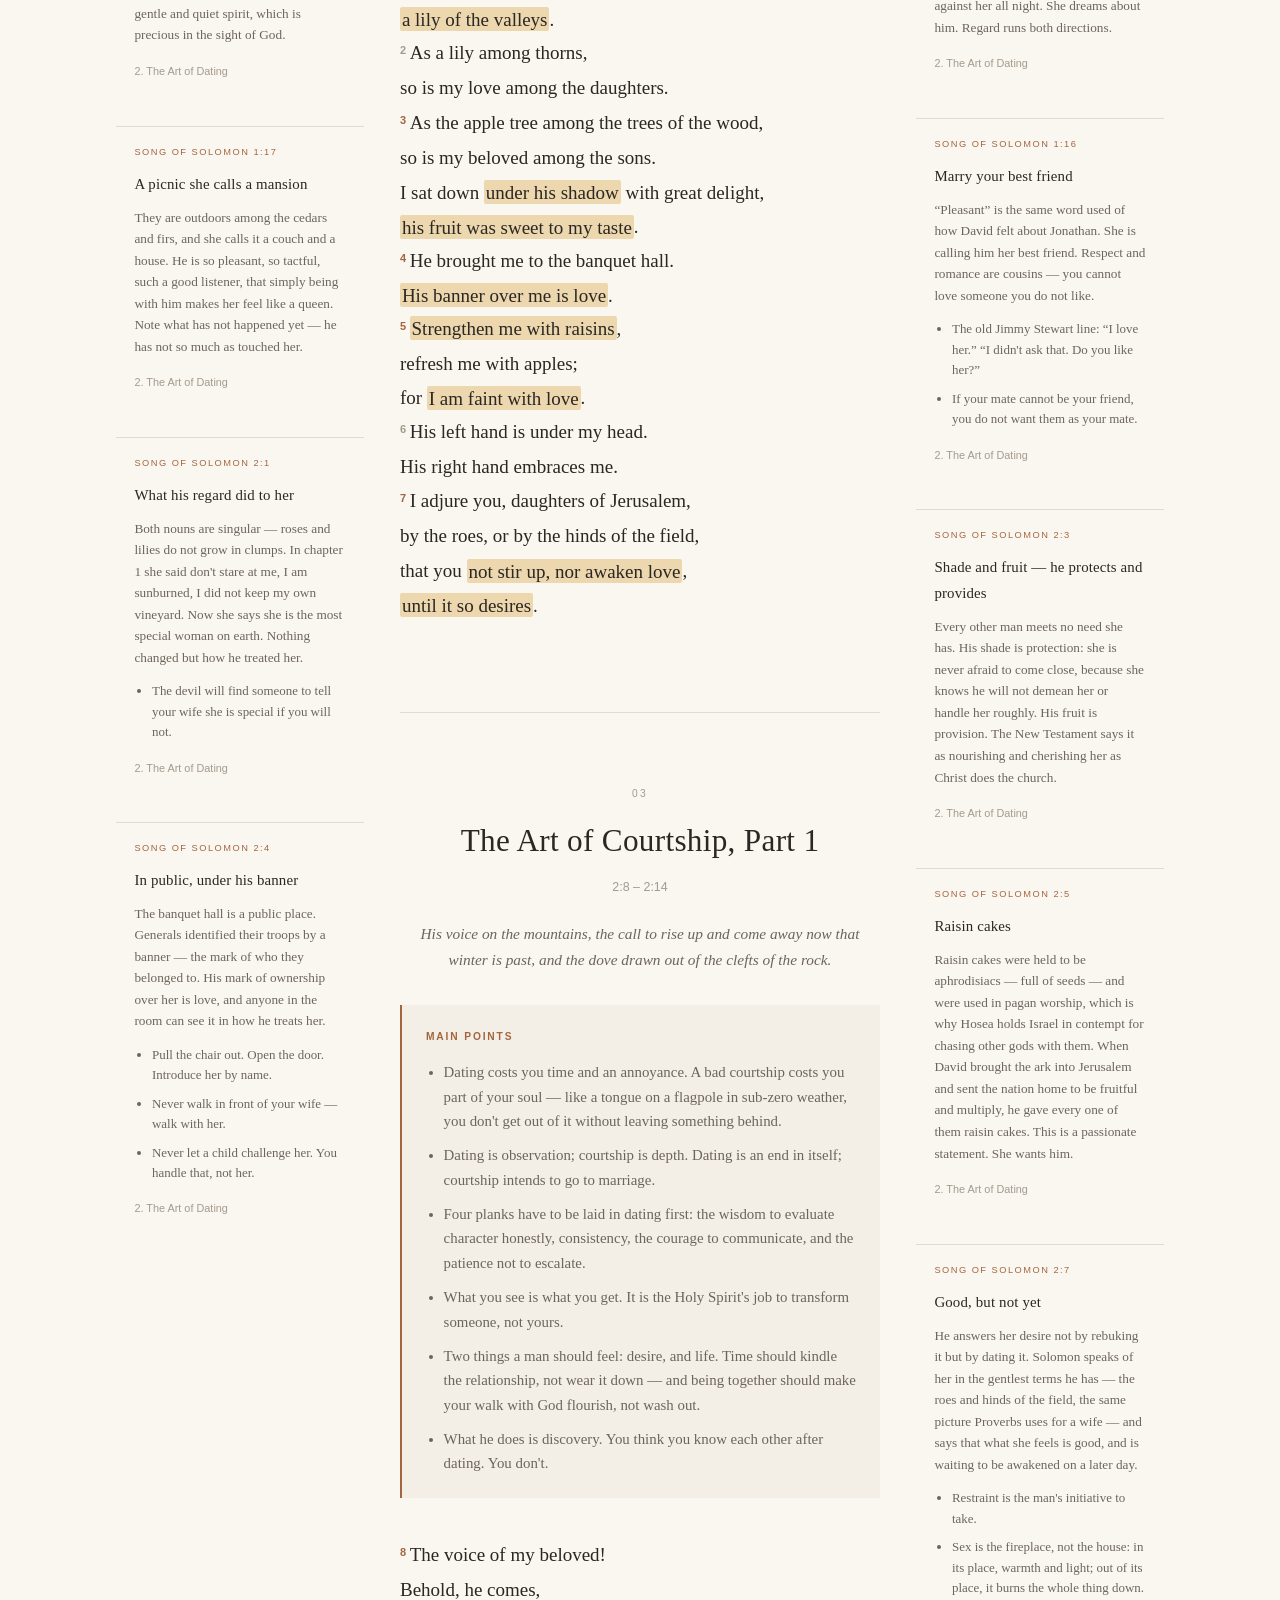
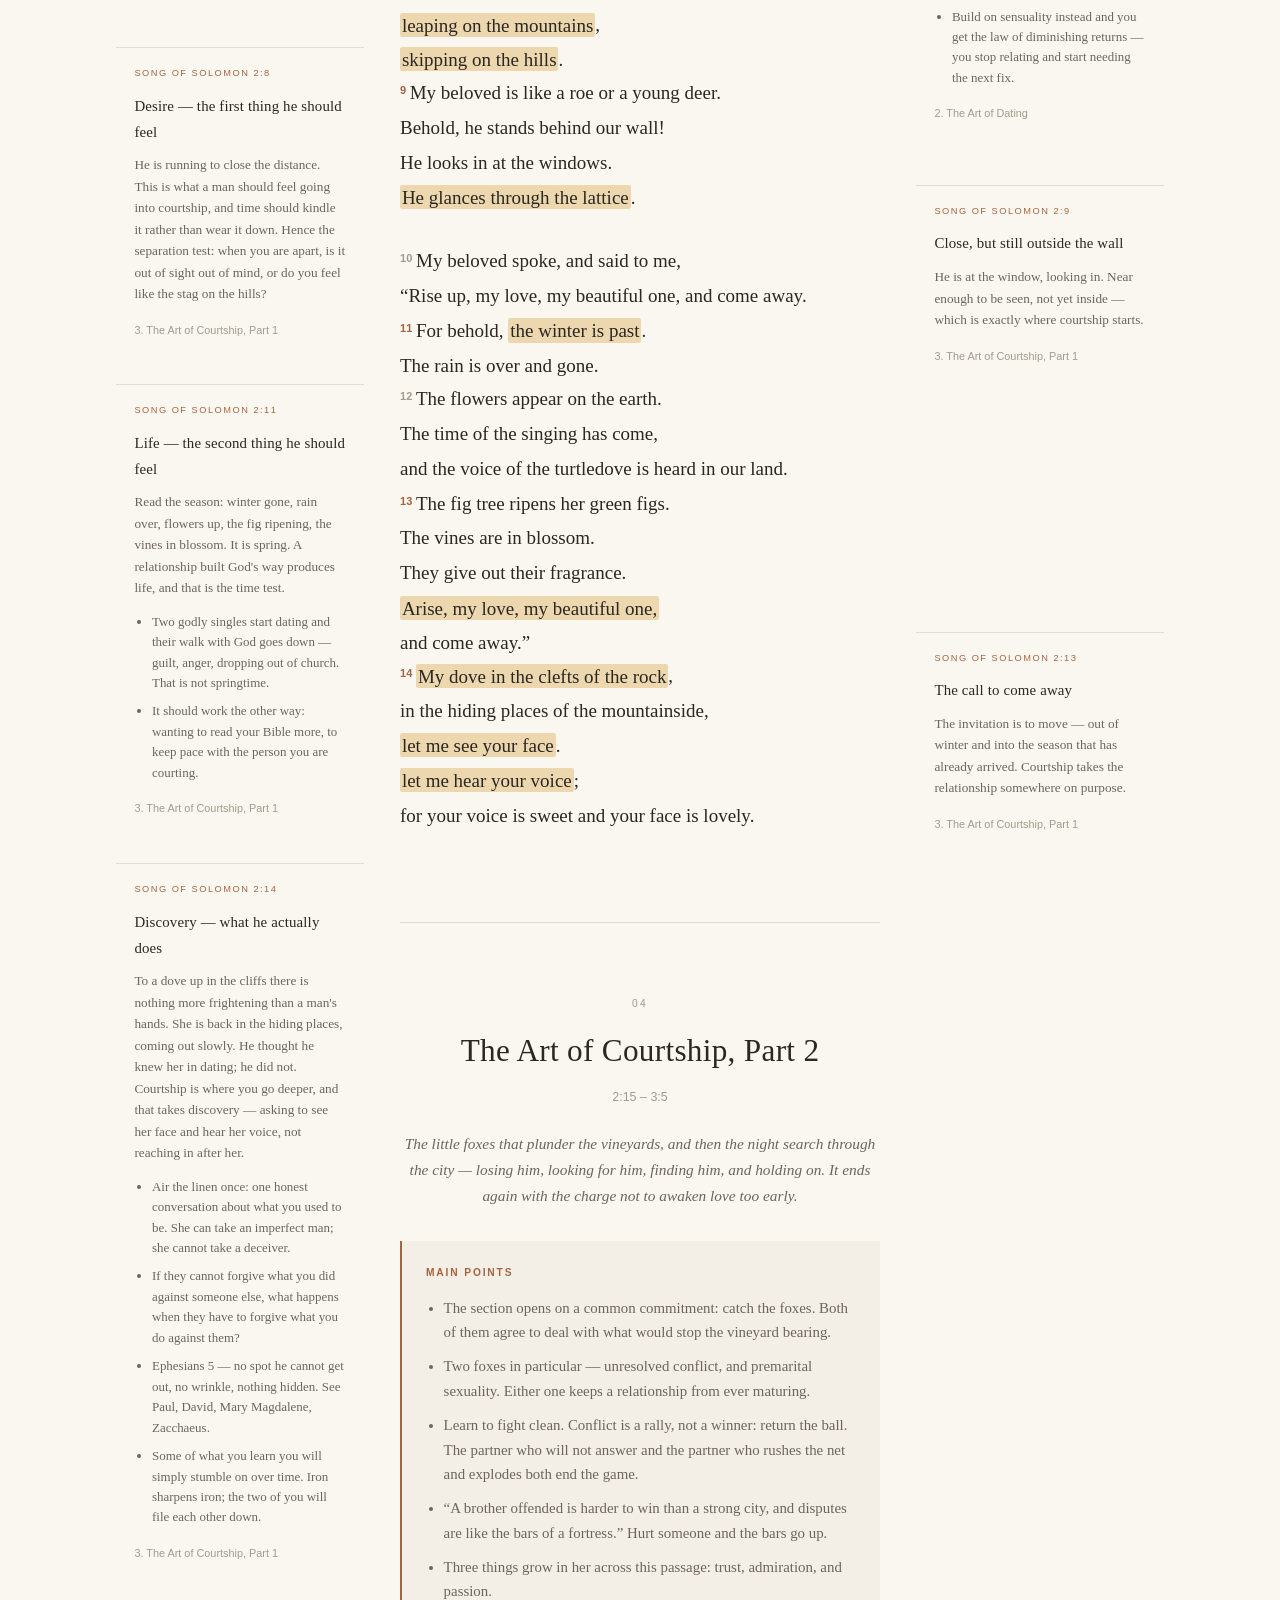
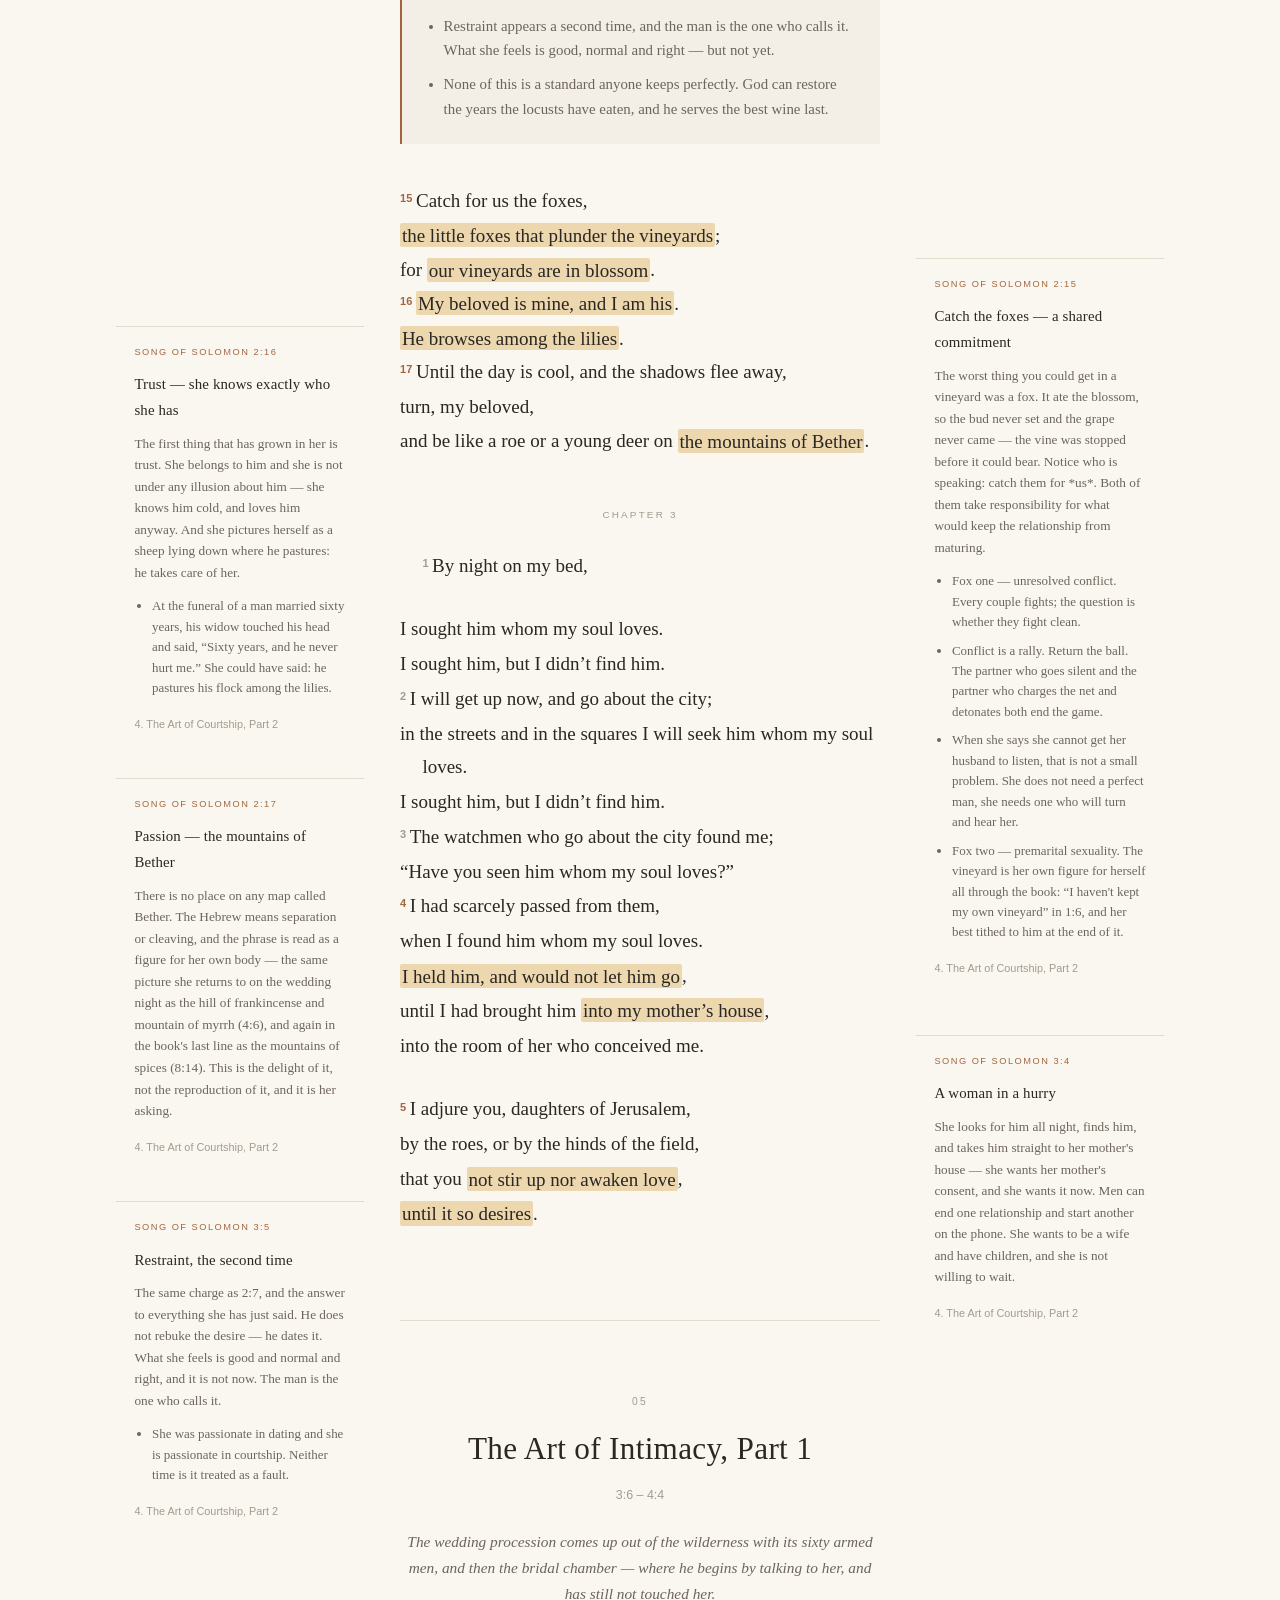
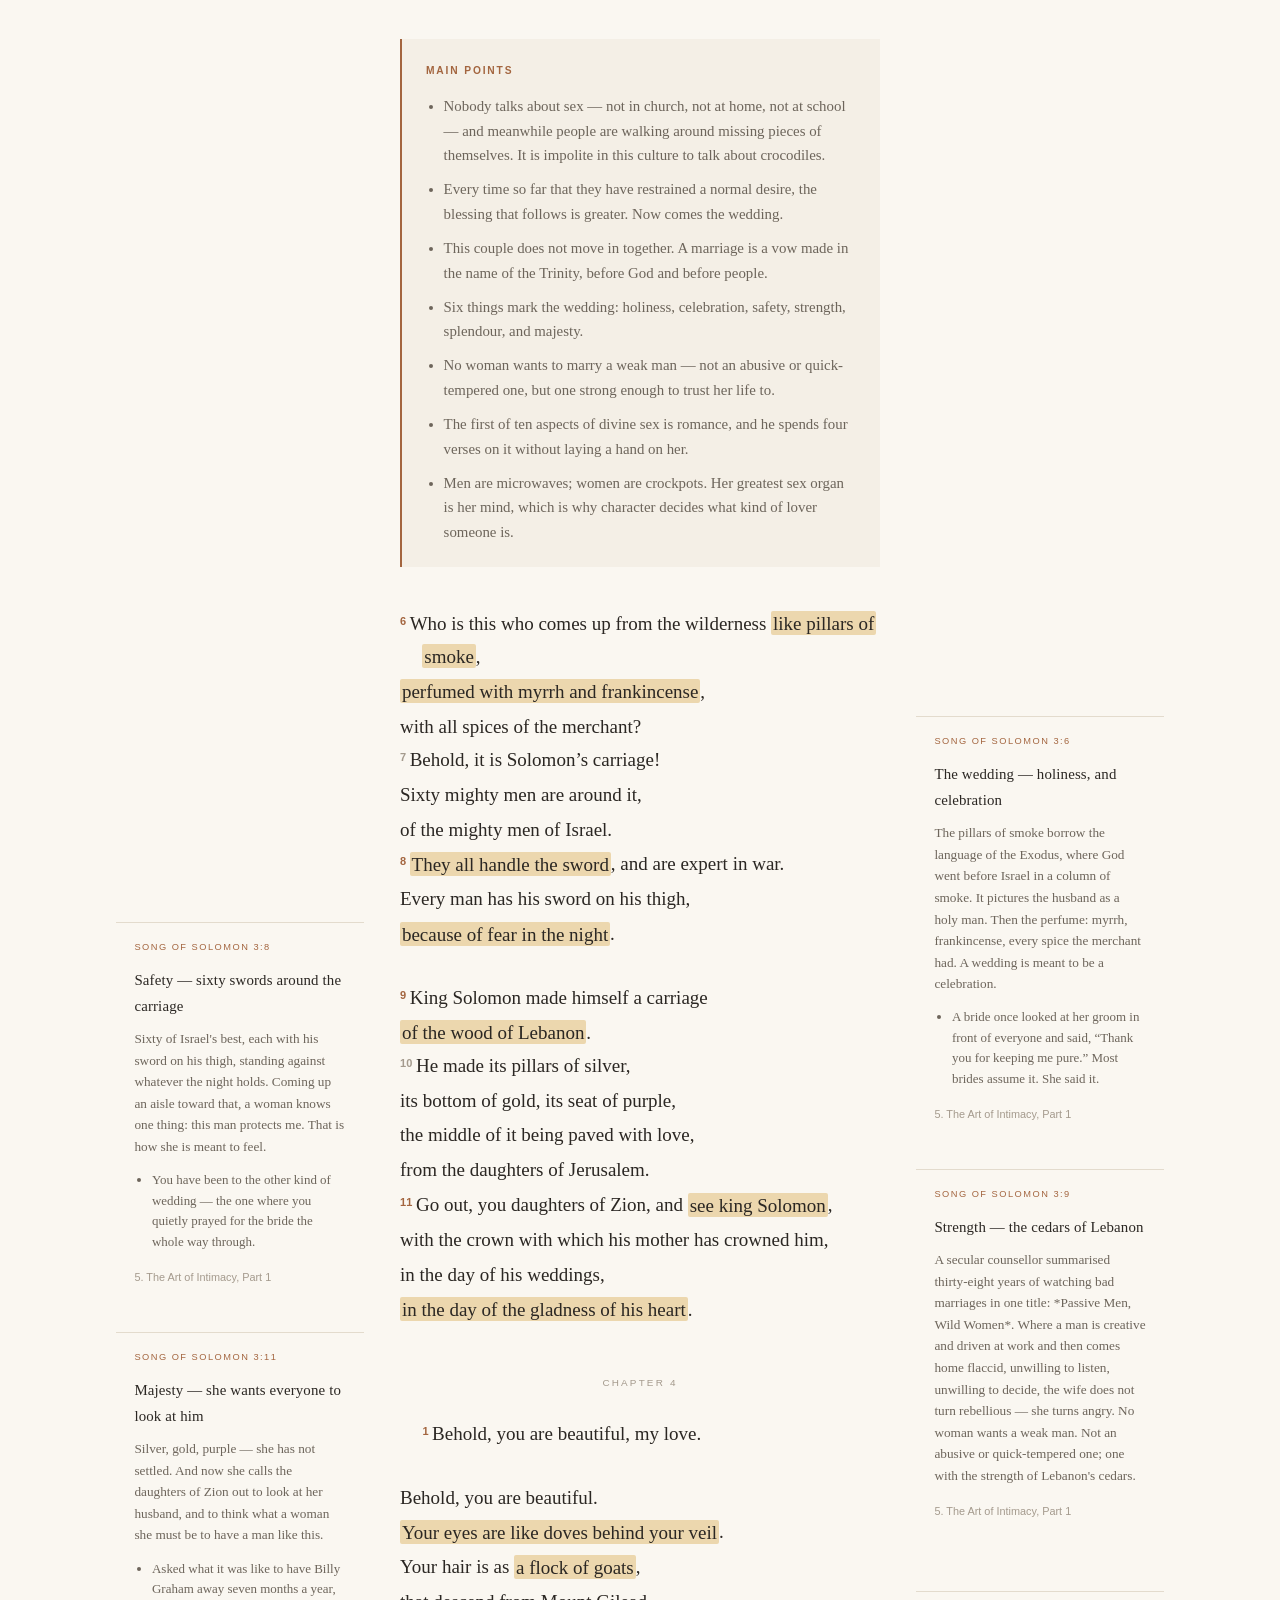
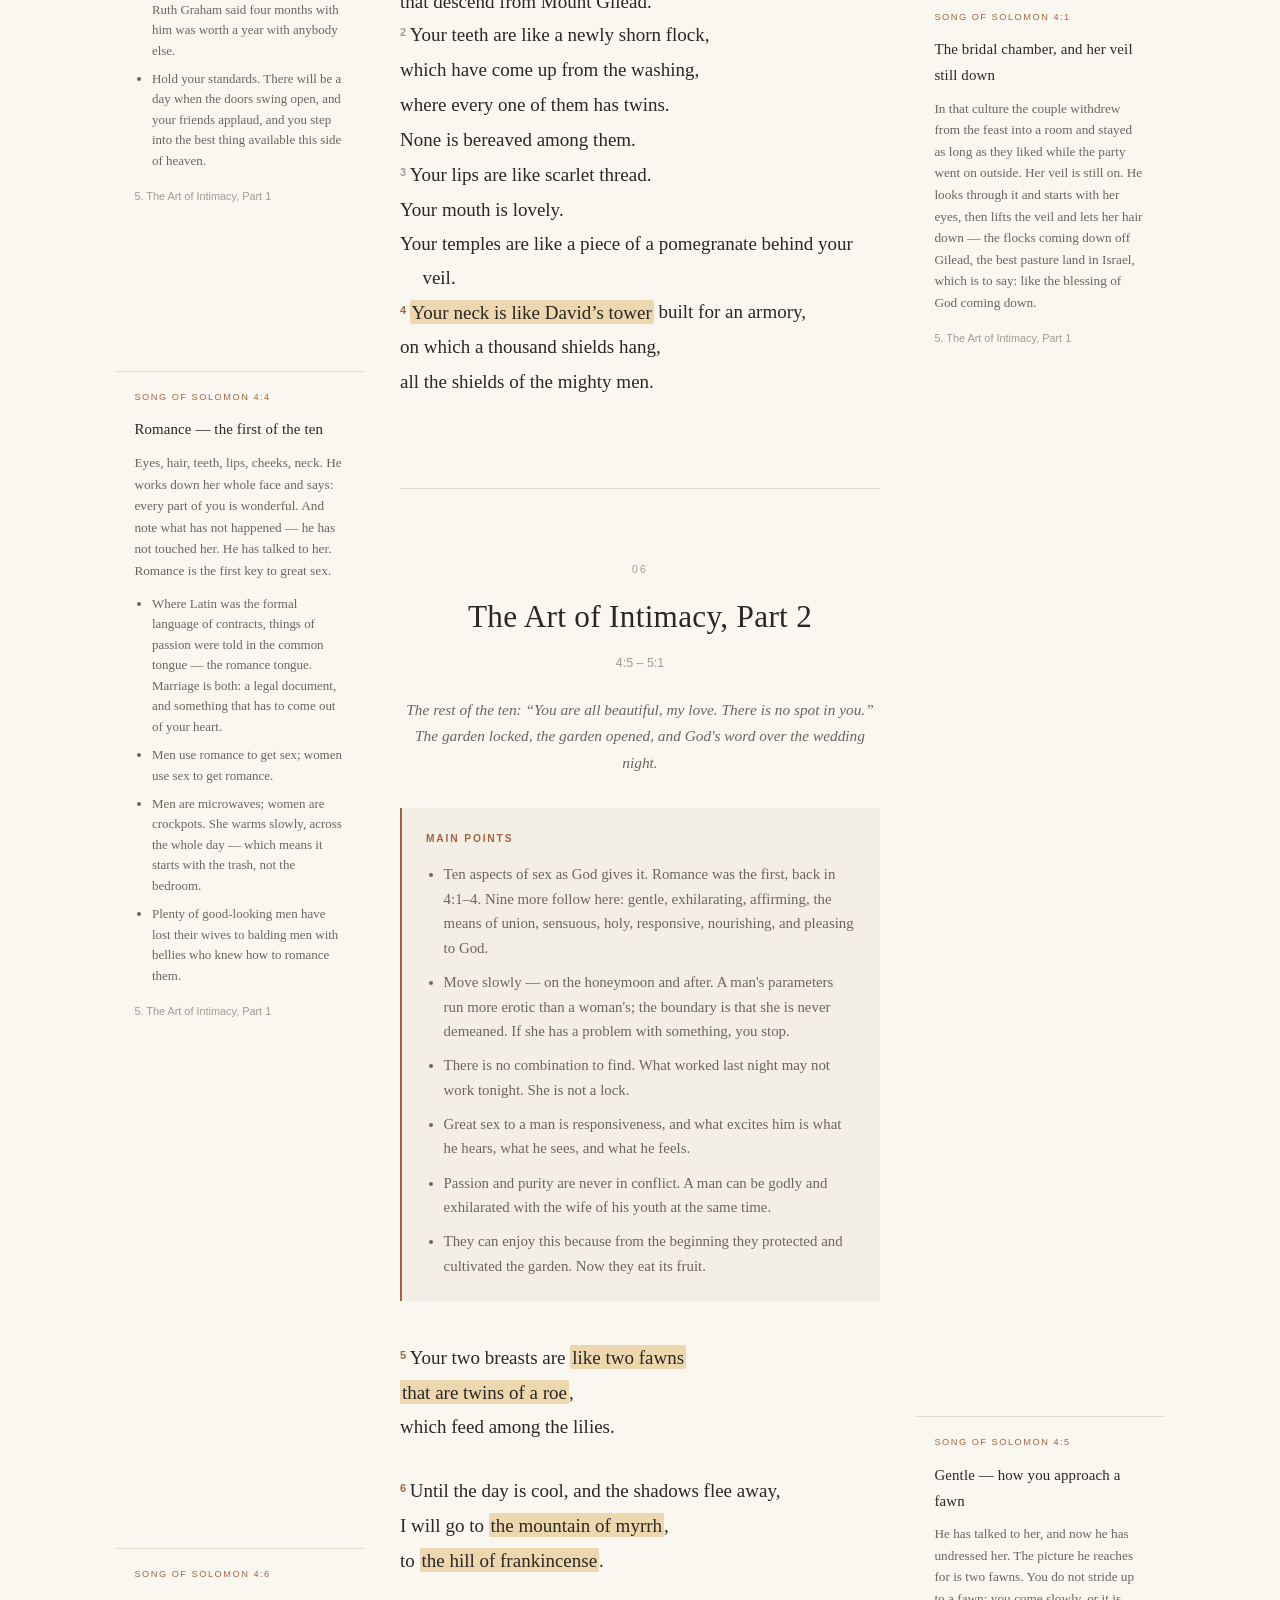
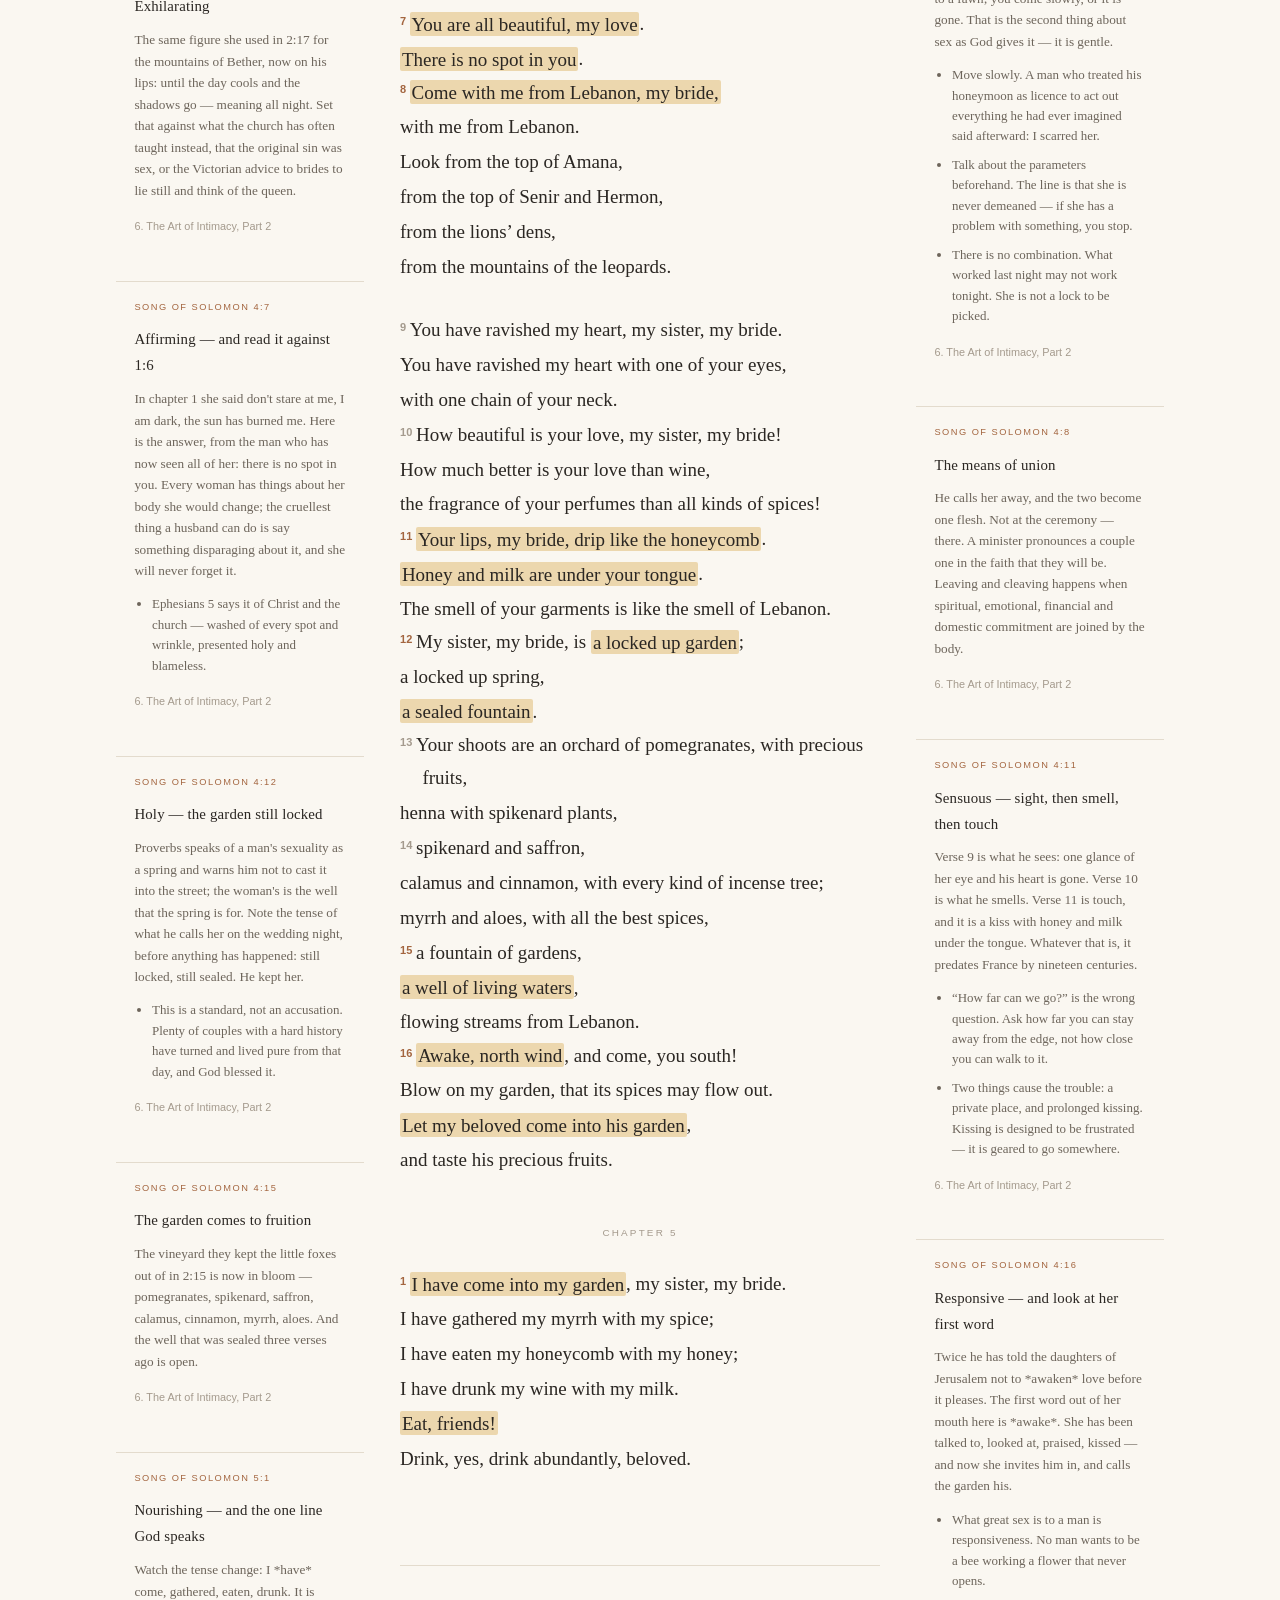
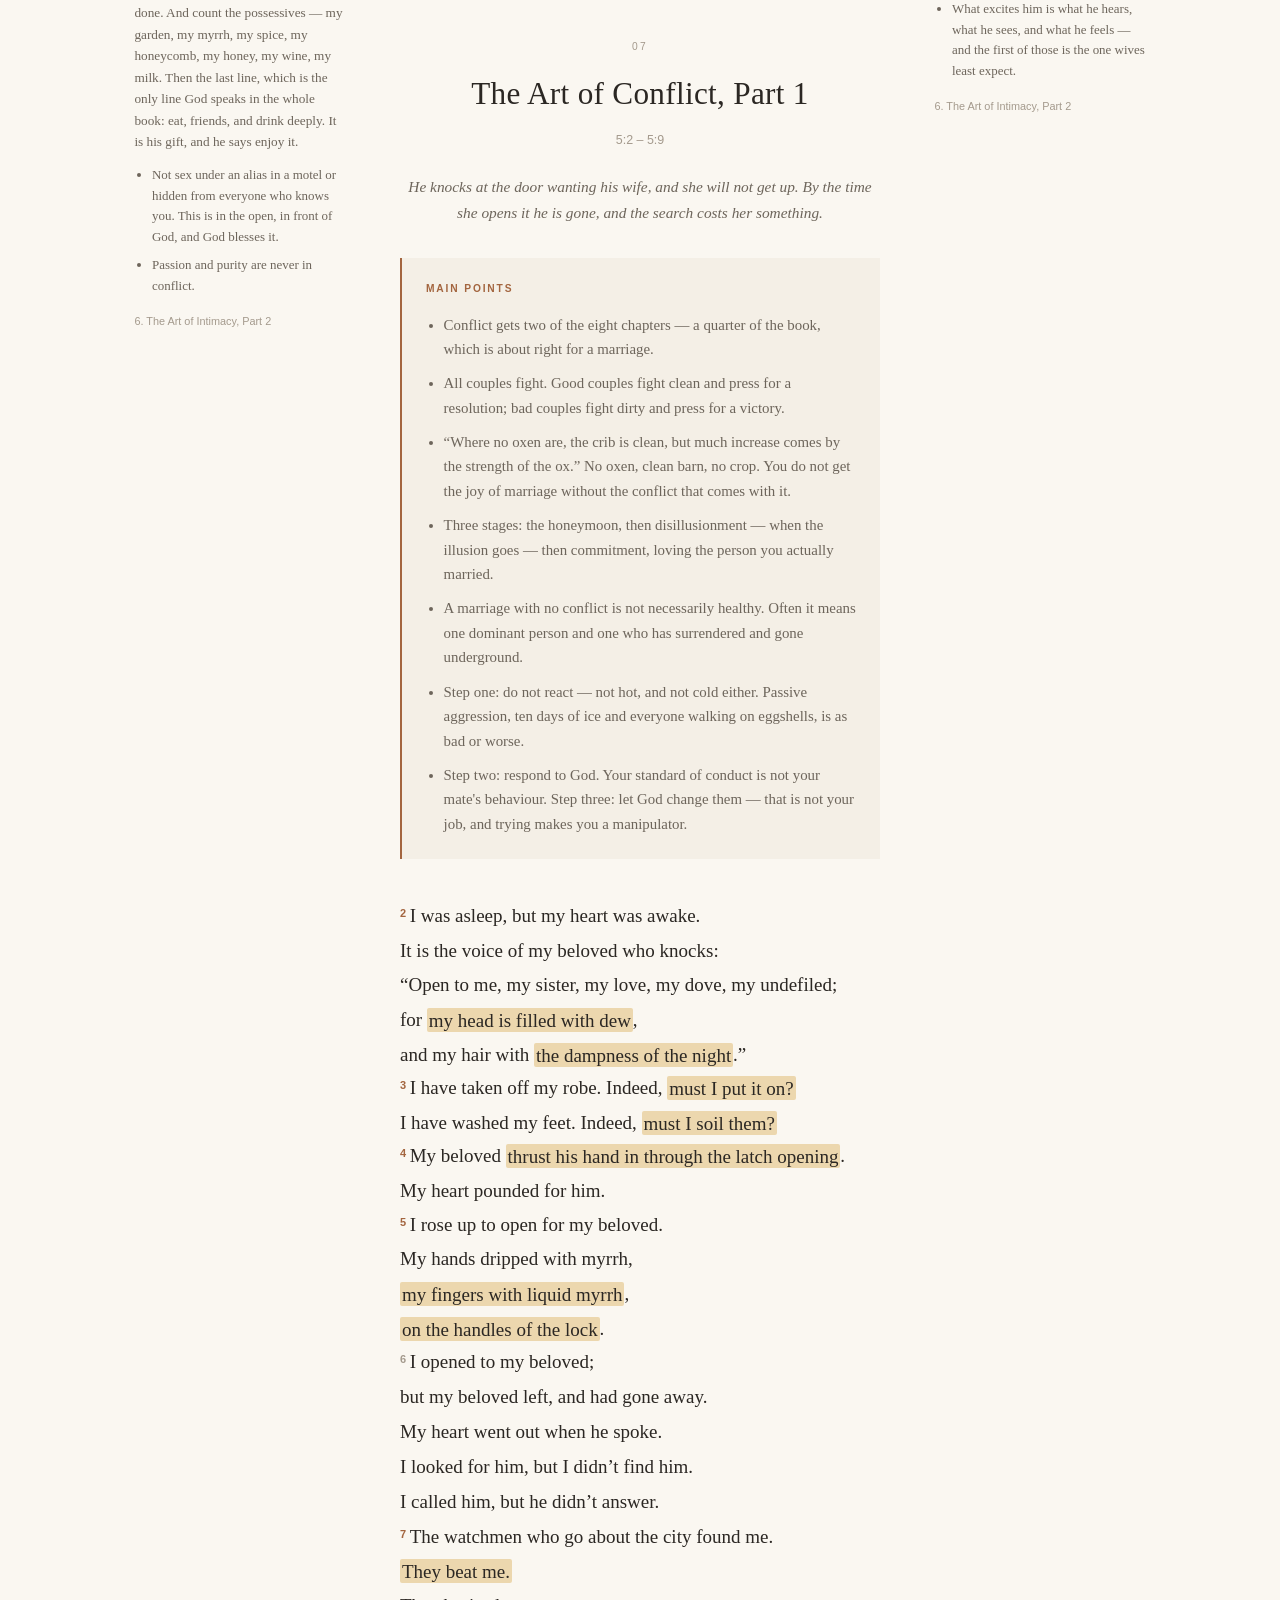
==== commit 3aa5fb56: "Add Cloudflare Pages deployment config The site is static, but the repo root also holds tools/, prev" ====
--- a/index.html
+++ b/index.html
@@ -8,6 +8,7 @@
       name="description"
       content="The Song of Solomon in full, divided into sections, with teaching notes from the video series."
     />
+    <link rel="icon" href="assets/favicon.svg" type="image/svg+xml" />
     <link rel="stylesheet" href="assets/style.css" />
   </head>
   <body>
--- a/assets/style.css
+++ b/assets/style.css
@@ -130,6 +130,8 @@
   max-width: var(--measure);
   margin: 0 auto;
   padding: 0 1.5rem clamp(5rem, 18vh, 10rem);
+  /* anchor for the notes once they move out into the margins */
+  position: relative;
 }
 
 /* Section opener */
@@ -355,6 +357,50 @@
   font-family: var(--sans);
   font-size: 0.72rem;
   color: var(--ink-faint);
+}
+
+/* Notes in the margins.
+   Wide screens only — JS adds .notes-margin and sets each note's top so it
+   sits level with its verse. Sides alternate to keep the columns even. */
+
+.notes-margin .note {
+  position: absolute;
+  width: 15.5rem;
+  margin: 0;
+  padding: 1.05rem 1.15rem;
+  background: transparent;
+  border: 0;
+  border-top: 1px solid var(--rule);
+}
+
+.notes-margin .note--left {
+  right: calc(100% - 1.5rem + 2.25rem);
+}
+
+.notes-margin .note--right {
+  left: calc(100% - 1.5rem + 2.25rem);
+}
+
+.notes-margin .note h4 {
+  font-size: 0.93rem;
+}
+
+.notes-margin .note p {
+  font-size: 0.83rem;
+  line-height: 1.62;
+}
+
+.notes-margin .note li {
+  font-size: 0.81rem;
+  line-height: 1.58;
+}
+
+.notes-margin .note .ref {
+  font-size: 0.58rem;
+}
+
+.notes-margin .note .source {
+  font-size: 0.68rem;
 }
 
 /* ------------------------------------------------------------------ chrome */
